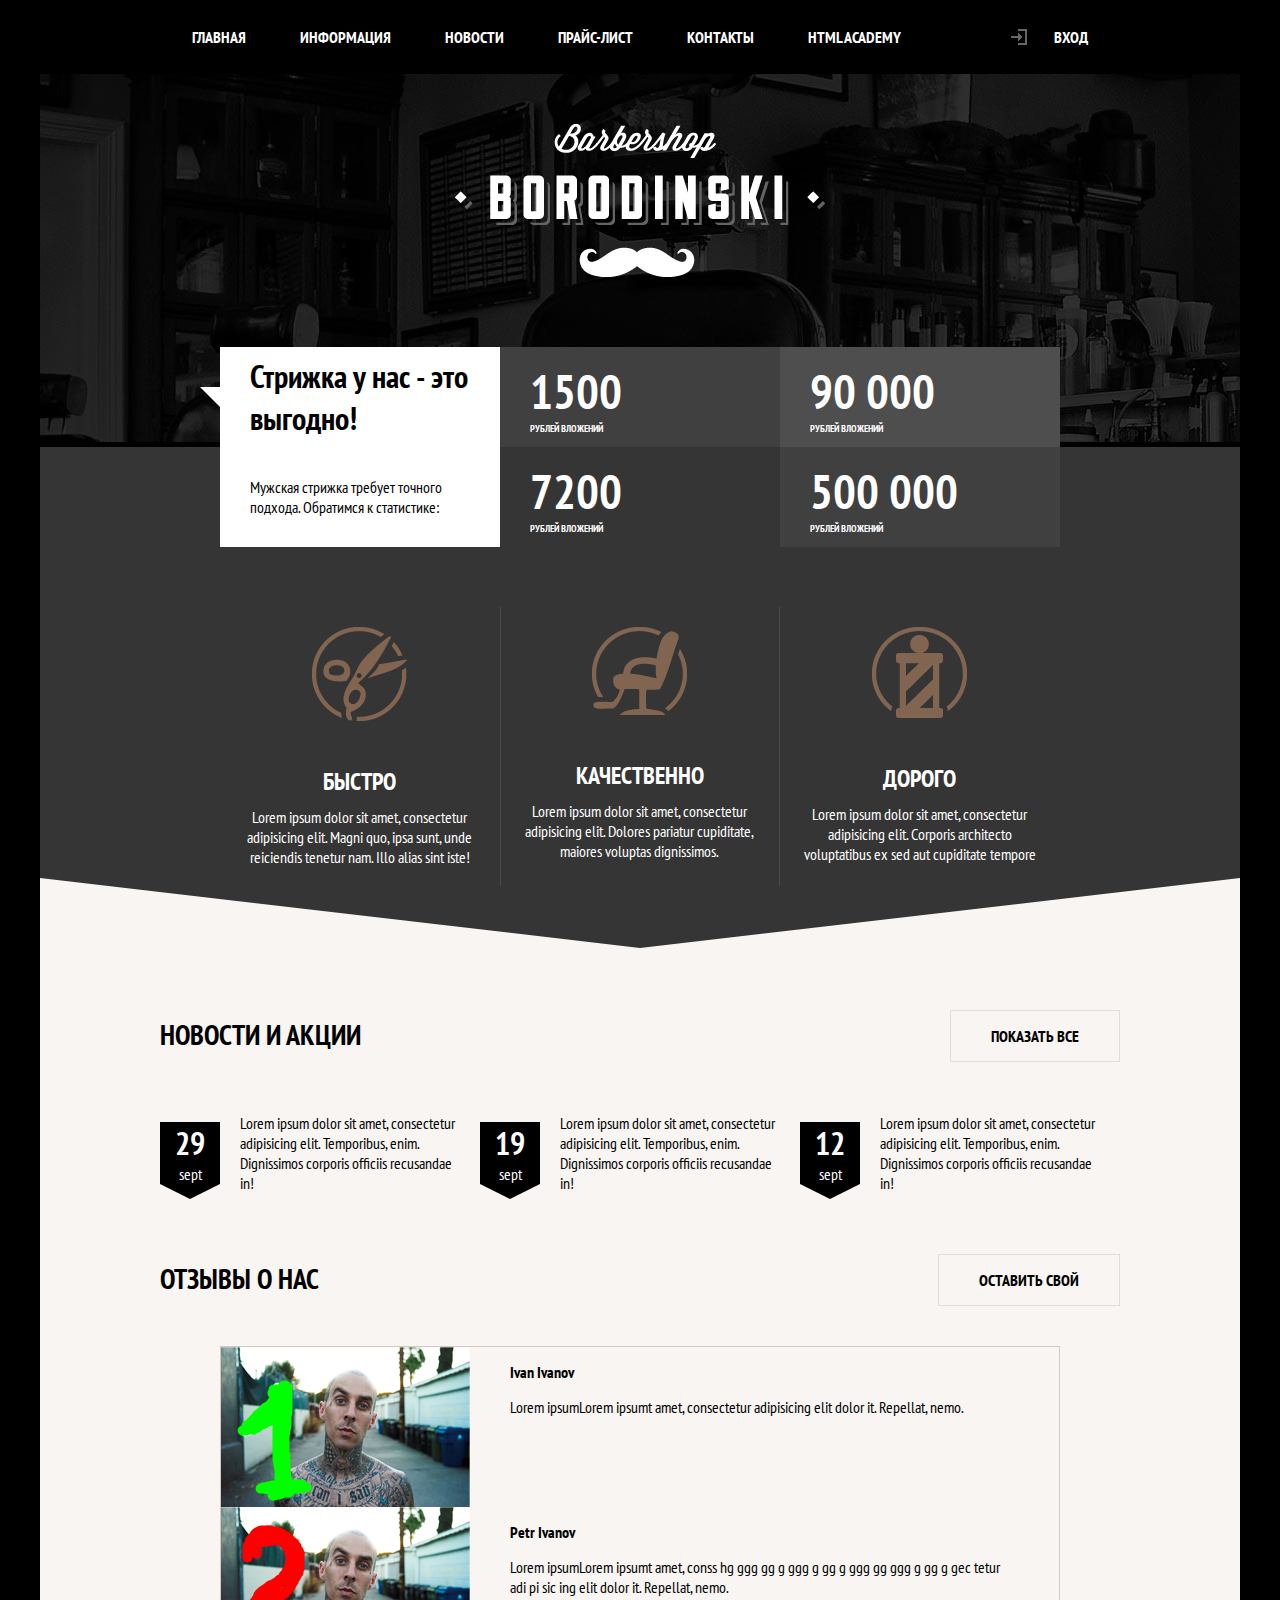
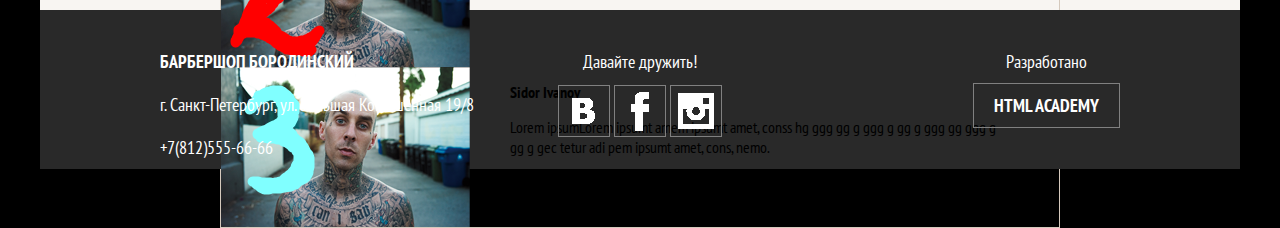
==== index.html @ 1aca9db4 "Rename news.html to index.html" ====
<!DOCTYPE html>
<html lang="en">
	<head>
	<meta charset="UTF-8">
	<meta name="viewport" content="width=device-width, initial-scale=1.0">
	<link rel="stylesheet" href="css/style.css">
	<link href="https://fonts.googleapis.com/css?family=PT+Sans+Narrow" rel="stylesheet">
	 <link rel="stylesheet" type="text/css" href="slick/slick.css"/> 
	 <link rel="stylesheet" type="text/css" href="slick/slick-theme.css"/>
	<title>News</title>
</head>
  <body>
	<header>
				<div class="burger_menu">
					<input type="checkbox" id="check-menu">
        			<label for="check-menu"></label>
        			<div class="wrap_for_lines">
        				<div class="burger-line first"></div>
        				<div class="burger-line second"></div>
        				<div class="burger-line third"></div>
        				<div class="burger-line fourth"></div>
        			</div>
				
				<div class="top_menu">
					<ul class="left_side">
							<li><a href="#">Главная</a></li>
							<li><a href="#">Информация</a></li>
							<li><a href="#">Новости</a></li>
							<li><a href="#">Прайс-лист</a></li>
							<li><a href="#">Контакты</a></li>
							<li><a href="#">HTML Academy</a></li>
					</ul>
					<div class="right_side">
						<div class="login_img"></div>
						<a href="#">Вход</a>
					</div>
				</div>
				</div>
				<div class="big_logo"></div>
				<div class="about">
					<div class="about_top">
						<div class="left_1_3">
							<div><p><strong>Стрижка у нас - это выгодно!</strong></p></div>
							<div><p>Мужская стрижка требует точного подхода. Обратимся к статистике:</p></div>
						</div>
						<div class="center_1_3">
							<div>
								<p>1500</p>
								<p class="text_after">рублей вложений</p>
							</div>
							<div>
								<p>7200</p>
								<p class="text_after">рублей вложений</p>
							</div>
						</div>
						<div class="right_1_3">
							<div>
								<p>90 000</p>
								<p class="text_after">рублей вложений</p>
							</div>
							<div>
								<p>500 000</p>
								<p class="text_after">рублей вложений</p>
							</div>
						</div>
					</div>



					<div class="about_bottom">
						
							<div>

								<div class="flexcontainer_for_about_bottom">
									<div>
										<img src="img/scissors.png" alt="">
									</div>
									<div>
										<p><span>Быстро</span></p>
										<p>Lorem ipsum dolor sit amet, consectetur adipisicing elit. Magni quo, ipsa sunt, unde reiciendis tenetur nam. Illo alias sint iste!</p>
									</div>
								</div>

							</div>
							

							<div>

								<div class="flexcontainer_for_about_bottom second_block">
									<div>
										<img src="img/armchair.png" alt="">
									</div>
									<div>
										<p><span>Качественно</span></p>
										<p>Lorem ipsum dolor sit amet, consectetur adipisicing elit. Dolores pariatur cupiditate, maiores voluptas dignissimos.</p>
									</div>
								</div>

							</div>
							

							<div>
								
								<div class="flexcontainer_for_about_bottom">
									<div>
										<img src="img/figure.png" alt="">
									</div>
									<div>
										<p><span>Дорого</span></p>
										<p>Lorem ipsum dolor sit amet, consectetur adipisicing elit. Corporis architecto voluptatibus ex sed aut cupiditate tempore</p>
									</div>
								</div>

							</div>
					</div>
				</div>
				
				
	</header>
<body>
	<div class="news_block">
			<div class="input_content_top">
					<div class="booking">Новости и акции</div>	
					<div class="button">Показать все</div>
			</div>
			<div class="news_items">
				<div>
					<div class="date_of_news">
						<div>
							<p><span>29</span> sept</p>
						</div>
					</div>
					<p>Lorem ipsum dolor sit amet, consectetur adipisicing elit. Temporibus, enim. Dignissimos corporis officiis recusandae in!</p>
				</div>
				<div>
					<div class="date_of_news">
						<div>
							<p><span>19</span> sept</p>
						</div>
					</div>
					<p>Lorem ipsum dolor sit amet, consectetur adipisicing elit. Temporibus, enim. Dignissimos corporis officiis recusandae in!</p>
				</div>
				<div>
					<div class="date_of_news">
						<div>
							<p><span>12</span> sept</p>
						</div>
					</div>
					<p>Lorem ipsum dolor sit amet, consectetur adipisicing elit. Temporibus, enim. Dignissimos corporis officiis recusandae in!</p>
				</div>
			</div>
			<div class="input_content_top">
					<div class="booking">Отзывы о нас</div>	
					<div class="button">Оставить свой</div>
			</div>
			

			
	<div class="div_for_slick">
 		
 		<div>
 			<div class="flexcontainer">
 				<div class="image_div firstimg"></div>
 				<div class="text_div">
 					<p><span>Ivan Ivanov</span></p>
 					<p>Lorem ipsumLorem ipsumt amet, consectetur adipisicing elit dolor it. Repellat, nemo.</p>
 				</div>
 			</div>
 		</div>

 		<div>
 			<div class="flexcontainer">
 				<div class="image_div secondimg"></div>
 				<div class="text_div">
 					<p><span>Petr Ivanov</span></p>
 					<p>Lorem ipsumLorem ipsumt amet, conss hg ggg gg g ggg g gg g ggg gg ggg g gg g gec tetur adi pi sic ing elit dolor it. Repellat, nemo.</p>
 				</div>
 			</div>
 		</div>
 		
 		<div>
 			<div class="flexcontainer">
 				<div class="image_div thirdimg"></div>
 				<div class="text_div">
 					<p><span>Sidor Ivanov</span></p>
 					<p>Lorem ipsumLorem ipsumt amem ipsumt amet, conss hg ggg gg g ggg g gg g ggg gg ggg g gg g gec tetur adi pem ipsumt amet, cons, nemo.</p>
 				</div>
 			</div>
 		</div>
 		
        
	</div>




	</div>

		
	<div class="wrap_div">
		<div class="sub_wrap_div">
				<ul class="content_div left">
					<li><a href="#"><strong>Барбершоп Бородинский</strong></a></li>
					<li><a href="#">г. Санкт-Петербург, ул. Большая Конюшенная 19/8</a></li>
					<li><a href="#">+7(812)555-66-66</a></li>
				</ul>
				<ul class="content_div center">
					<div class="letsbefrnds">Давайте дружить!</div>
					
						<div class="social">
							<a class="vk" href="#"></a>
							<a class="fb" href="#"></a>
							<a class="in" href="#"></a>
						</div>
					
				</ul>
				<div class="content_div right">
					<ul>
						<li><a href="#">Разработано</a></li>
						<li class="HTMLAcademy"><a href="#"><span>HTML Academy</span></a></li>
					</ul>
				</div>
			</div>
			
	</div>

<script src="http://yastatic.net/jquery/2.1.3/jquery.min.js"></script>
<script type="text/javascript" src="slick/slick.min.js"></script>
<script type="text/javascript" src="js/custom.js"></script>

 	
</body>
</html>
---- css/style.css ----
/*/* сброс стилей браузера */
html, body, div, span, object, iframe, h1, h2, h3, h4, h5, h6, p, blockquote, pre, a, abbr, acronym, address, big, cite, code, del, dfn, em, img, ins, kbd, q, s, samp,small, strike, strong, sub, sup, tt, var, b, u, i, center, dl, dt, dd, ol, ul, li, fieldset, form, label, legend,
table, caption, tbody, tfoot, thead, tr, th, td, article, aside, canvas, details, embed, 
figure, figcaption, footer, header, hgroup, menu, nav, output, ruby, section, summary,
time, mark, audio, video {
	margin: 0;
	padding: 0;
	border: 0;
	font-size: 100%;
	vertical-align: baseline;
}
article, aside, details, figcaption, figure, footer, header, hgroup, menu, nav, section {
	display: block;
}
body {
	line-height: 1.2;
}
ol { 
	padding-left: 1.4em;
	list-style: decimal;
}

table {
	border-collapse: collapse;
	border-spacing: 0;
} 
/* конец кода сброса стилей браузера */
body {
	background: black;
}
* {
	font: bold 16px 'PT Sans Narrow', sans-serif;
	text-transform: uppercase;
}
header {
	width: 1200px;
	margin: 0 auto;
	background-image: url(../img/background.png);
	background-repeat: no-repeat;
}
.top_menu {
	background-color: black;
	display: flex;
	justify-content: space-between;
	width: 100%;
}
.left_side {
	margin-left: 125px;
	display: flex;
	justify-content: flex-start;
}
.right_side {
	display: flex;
	align-items: center;
	margin-right: 125px;
}
.login_img {
	margin-left: 20px; 
	display: block;
	height: 16px;
	width: 16px;
	background-image: url(../img/login.png);
	background-repeat: no-repeat;
	opacity: 0.4;
}
#check-menu{
    display: none;
	}
.left_side li {
	list-style: none;
}
.left_side li:hover a {
	color: 	black;
	background-color: white;
}
.right_side:hover a {
	color: 	black;
}
.right_side:hover {
	background-color: white;
}
.right_side:hover>.login_img {
	filter: invert(90%);
}
.left_side a, .right_side a {
	text-decoration: none;
	display: block;
	color: white;
	padding: 27px;
}
.big_logo {
	height: 153px;
	background-image: url(../img/top_logo.png);
	background-repeat: no-repeat;
	background-position: center;
	padding: 50px;
}
header:after {
	margin: 0 auto;
	margin-top: -15px;
	width: 0px;
	display: flex;
	justify-content: center;
	content: '';
	font-size: 0.1px;
	border-bottom: 62px solid #f8f5f2;
	border-right: 600px solid #f8f5f2;
	border-left: 600px solid #f8f5f2;
	border-top: 70px solid transparent;
}
.input_content {
	margin: 0 auto;
	width:1200px;
	background-color: #f8f5f2;
	height: 100%;
}
.input_content_top {
	margin: 0 auto;
	width: 80%;
	display: flex;
	justify-content: space-between;


}
.booking {
	font-size: 28px;
	line-height: 50px;
}
.button {
	vertical-align: middle;
	height: 50px;
	line-height: 50px;
	display: inline-block;
	text-align: center;
	background-color: #f8f5f2;
	padding: 0 40px;
	border: 1px solid #e5ddd5;
}
.button:hover {
	border: 1px solid #d5c9bd;
}
input, textarea {
	border: 1px solid #e5ddd5;
	text-transform: none;
	font-weight: normal;
	padding: 15px;
	margin: 5px;
	flex-grow: 1;
}
.inputs_name, .inputs_phone, .inputs_textarea {
	display: flex;
	margin: 25px auto;
	width: 81%;
}
.choose_the_model {
	width: 300px;
	text-align: center;
	font-weight: normal;
	font-size: 22px;
	padding: 25px 0;
	margin: 0 auto;
}


.beards {
	/*border: 1px solid blue;*/
	display: flex;
	flex-flow: row wrap;
	width: 80%;
	margin: 0 auto;
	height: auto;
	justify-content: space-around;
	align-items: center;
}
.beard1, .beard2, .beard3, .beard4, .beard5 {
	width: 60px;
	height: 160px;
	/*border: 1px solid green;*/
	display: flex;
	flex-flow: column nowrap;
	justify-content: flex-start;
	align-items: center;
	margin: 10px;
}
.beards img {
	margin-top: -90px;
}


.radio {
  position: absolute;
  z-index: -1;
  opacity: 0;
  margin: 10px 0 0 7px;
}
.radio + label {
  position: relative;
  padding: 35px 0 105px 0 ;
  cursor: pointer;
  display: flex;
  justify-content: center;
  text-transform: none;
  font-weight: normal;
  width: 60px;
}
.radio + label:before {
  content: '';
  position: absolute;
  top: 0px;
  left: 13px;
  width: 30px;
  height: 30px;
  border: 1px solid #CDD1DA;
  border-radius: 50%;
  background: #FFF;
}
.radio + label:after {
  content: '';
  position: absolute;
  top: 8px;
  left: 21px;
  width: 16px;
  height: 16px;
  border-radius: 50%;
  background: #CAB985;
  box-shadow: inset 0 1px 1px rgba(0,0,0,.5);
  opacity: 0;
  transition: .2s;
}
.radio:checked + label:after {
  opacity: 1;
}
.radio:focus + label:before {
  box-shadow: 0 0 0 2px rgba(247,184,139,.3);
}


.checkboxes {
	width: 80%;
	margin: 20px auto;
	display: flex;
	flex-flow: row wrap;
	padding-bottom: 30px;
}
.checkbox {
	padding: 10px 0px;
	width: 33.3333%;
}

/* прячем input checkbox */
input[type="checkbox"] {
  display: none;
}
 
/* стили для метки */
.checkbox label {
  text-transform: none;
  font-weight: normal;
  color: #000;
  cursor: default;
  font-weight: normal;
  line-height: 30px;
  padding: 10px 0;
  vertical-align: middle;
}
 
/* формируем внешний вид чекбокса в псевдоэлементе before */
.checkbox label:before {
  content: " ";
  color: #000;
  display: inline-block;
  font: 20px/30px Arial;
  margin-right: 15px;
  position: relative;
  text-align: center;
  text-indent: 0px;
  width: 30px;
  height: 30px;
  background: #FFF;
  border: 1px solid #e3e3e3;
  border-image: initial;
  vertical-align: middle;
}
 
/* вариации внешнего вида в зав-ти от статуса checkbox */
/* checked */
.checkbox input:checked + label:before {
  content: "\2713";
}
/* disabled */
.checkbox input:disabled + label:before {
  background: #eee;
  color: #aaa;
}
 




.wrap_for_big_button {
	width: 80%;
	margin: 0 auto;
	padding-bottom: 30px;
}
.big_button {
	padding: 10px 0px;
	width: 100%;
	background-color: #6a4d38;
	text-align: center;
	color: white;
}
.big_button:hover {
	background-color: #826550;
}


.wrap_div {
	background-color: #292929;	
	width: 1200px;
	margin: 0 auto;
}
.sub_wrap_div {
	margin: 0 auto;
	width: 80%;
	display: flex;
	flex-flow: row wrap;
	justify-content: space-between;
	align-items: flex-start;
}
.content_div {
	width: 33%;
	display: flex;
	flex-flow: column wrap;
	justify-content: center;
	align-items: center;
	/*border: 1px solid white;*/
	margin-top: 30px;
	font-size: 18px;
	color: white;
}
.content_div li {
	display: block;
	/*border: 1px solid grey;*/
	padding: 10px 0px;
	text-transform: none;
	font-weight: normal;
}
.content_div li a {
	text-transform: none;
	font-weight: normal;
	text-decoration: none;
	color: white;
}
.left {
	align-items: flex-start;
}
.left strong {
	font-weight: bold;
}
.letsbefrnds {
	padding: 10px;
	text-transform: none;
	font-weight: normal;
}
.social {
	display: flex;
	flex-flow: row nowrap;
	justify-content: center;
}
.social a {
	margin: 2px;
	display: inline-block;
	width: 50px;
	height: 50px;
	border: 1px solid grey;
}
.social a:hover {
	border: 1px solid white;
}
.vk {
	background-image: url(../img/VK.png);
	background-repeat: no-repeat;
	background-position: center center;
}
.fb {
	background-image: url(../img/FB.png);
	background-repeat: no-repeat;
	background-position: center center;
}
.in {
	background-image: url(../img/IN.png);
	background-repeat: no-repeat;
	background-position: center center;
}



.right {
	align-items: flex-end;
}
.right li {
	padding: 10px 20px;
}
.right li a{
	display: block;
	text-align: center;
}
.HTMLAcademy {
	text-transform: uppercase;
	font-weight: normal;
	border: 1px solid grey;
}
.HTMLAcademy:hover {
	border: 1px solid white;
}

.big_photo {
	margin: 20px auto;
	width: 80%;
	border: 1px solid #826550;
	height:480px;
	display: flex;

}
.container_for_big_photo {
	width: 45%;
	height: 480px;
	background-image: url(../img/bigphoto.png);
	background-repeat: no-repeat;
	background-position: right center;
}
.container_for_big_photo_rightside {
	padding-left: 30px;
	width: 55%;
	display: flex;
	flex-flow: column nowrap; 
	justify-content: space-around;
}
.work_of_month {
	align-self: flex-end; 
	/*border:1px solid red;*/
	width: max-content;
	margin-right: 10px;
	background-color: #826550;
	color: white;
}
.tiangle_right {
	margin-left: -20px;
	margin-top: -30px;
	margin-right: -10px;
	border-top: 20px solid #826550;
	border-bottom: 20px solid #826550;
	border-left: 10px solid transparent;
}
.describing {
	width: 70%;
}

.describing div {
	text-transform: none;
}
.header_content {
	font-weight: normal;
}
.service_list {
	display: flex;
	flex-flow: row wrap;
}
.service_list div {
	padding: 5px 15px 5px 40px;
	/*border: 1px solid red;*/

}
.cutting_hair {
	background-image: url(../img/beard1-1.png);
	background-repeat: no-repeat;
	background-position: left center;
}
.small_photos {
	display: flex;
	flex-flow: row wrap;
	justify-content: space-between;
	width: 80%;
	margin: 0 auto;
}
.container_for_smph1 {
	border: 1px solid #826550;
	width: 30%;
	margin: 30px 0;
	display: flex;
	flex-flow: column nowrap;
}
.bg_smph1, .bg_smph2, .bg_smph3 {
	width: 100%;
	height: 290px;
	background-repeat: no-repeat;
}
.bg_smph1 {
	background-image: url(../img/smallphoto1.png);
}
.bg_smph2 {
	background-image: url(../img/smallphoto2.png);
}
.bg_smph3 {
	background-image: url(../img/smallphoto3.png);
}
.describing_small_photo {
	margin: 10px;
	/*border: 1px solid red;*/
}
.describing_small_photo div {
	text-transform: none;
}
.service_smph {
	display: flex;
	flex-flow: row wrap;
	justify-content: flex-start;
	margin: 10px 10px 10px -10px;
	
}
.service_smph div {
	padding: 5px 10px 5px 35px;
	/*border: 1px solid red;*/
	margin-left: 20px;
}
.cont_flexsmph {
	display: flex;
	flex-flow: column wrap;
	justify-content: space-between;
	height: 160px;
}
.pricecurrent {
	margin: 0 auto;
	width: 1200px;
	background-color: #353535;
}
.text_price {
	width: 80%;
	margin: 0 auto;
	color: white;
	padding: 40px;
	font-size: 20pt;
}
.container_fortbl {
	margin: 0 auto;
	padding-bottom: 70px;
	width: 80%;
	display: flex;
	flex-flow: row wrap;
	justify-content: space-between;
}
table {
	color: white;
	border-collapse: collapse;
	text-align: left;
}
td, th {
	border: 1px solid #868686;
	padding: 20px 30px;
	text-transform: none;
	font-weight: normal;
}

.clock {
	border: 1px solid #868686;
	display: flex;
	flex-flow: column nowrap;
	width: 30%;
	justify-content: space-around;
	align-items: center;
}
.clock_bg {
	width: 142px;
	height: 139px;
	background-image: url(../img/clock.png);
	/*border: 1px solid white;*/
	color: white;
}
.clock_text {
	width: 140px;
	/*border: 1px solid white;*/
	text-align: center;
	color: white;
	text-transform: none;
	font-weight: normal;
	font-size: 18px;
}
.boldth {
	font-weight: bold;
}
.price_number {
	color: #868686;
	text-align: center;
}


.about {
	padding-top: 1px;
	width: 1200px;
	height: 500px;
	/*border: 1px solid red;*/
	background-color: #353535;
	margin-top: 120px;
	margin-bottom: -70px;
	color: white;
}
.about_top {
	display: flex;
	justify-content: center;
	width: 70%;
	/*border: 1px solid white;*/
	height: 200px;
	margin: 0 auto;
	margin-top: -101px;
}

.left_1_3 {
	/*border: 1px solid white;*/
	display: flex;
	flex-flow: column nowrap;
	position: relative;
	width: 33.3333%;
}
.left_1_3:before {
	position: absolute;
	margin-left: -20px;
	margin-top: 40px;
	width: 0px;
	content: "";
	border-top: 20px solid white;
	border-right: 1px solid transparent;
	border-bottom: 20px solid transparent;
	border-left: 20px solid transparent;
}
.center_1_3 {
	/*border: 1px solid white;*/
	width: 33.3333%;
	display: flex;
	flex-flow: column nowrap;
}
.right_1_3 {
	/*border: 1px solid white;*/
	width: 33.3333%;
	display: flex;
    flex-flow: column nowrap;
	
}
.left_1_3 div, .center_1_3 div, .right_1_3 div{
	/*border: 1px solid white;*/
	flex-grow: 1;
	flex-basis: 0;
	display: flex;
    /*justify-content: center;*/ /*Центрирование по горизонтали*/
    align-items: center;    /* Центрирование по вертикали 
	text-align: center;*/
	padding: 0px 30px;
}
.left_1_3 div {
	background-color: white;
}
.left_1_3 div p {
	color: black;
	text-transform: none;
	font-weight: normal;
}
.left_1_3 div p strong {
	font-size: 2em;
	text-transform: none;
}
.center_1_3 div, .right_1_3 div {
	font-size: 3em;
	display: flex;
	flex-direction: column;
	justify-content: center;
	align-items: flex-start;
}
.text_after {
	font-size: .2em;
}
.center_1_3 div {
	background-color: #353535;
}
.center_1_3 div:first-child {
	background-color: #404040;
}
.right_1_3 div {
	background-color: #404040;
}
.right_1_3 div:first-child {
	background-color: #4e4e4e;
}

.about_bottom {
	/*border: 1px solid red;*/
	display: flex;
	width: 70%;
	margin: 0 auto;
	margin-top: 60px;
}
.about_bottom>div {
	width: 33.333333%;
}
.about_bottom .flexcontainer_for_about_bottom {
	/*border: 1px solid white;*/
	display: flex;
	flex-flow: column nowrap;
	justify-content: space-between;
	align-items: center;
	padding: 0px 20px;
}
.flexcontainer_for_about_bottom>div {
	display: flex;
	flex-flow: column nowrap;
	justify-content: space-between;
	align-items: center;
	padding: 20px 0px;
}
.flexcontainer_for_about_bottom>div p {
	text-transform: none;
	font-weight: normal;
	padding: 5px 0px;
	text-align: center;
}
.flexcontainer_for_about_bottom>div p span {
	font-weight: bold;
	text-transform: uppercase;
	font-size: 1.5em;
}
.second_block {
	border-right: 1px solid #4a4a4a;
	border-left: 1px solid #4a4a4a;
}
.news_block {
	margin: 0 auto;
	width: 1200px;
	height: 600px;
	background-color: #f8f5f2;
	/*border: 1px solid red;*/
}
.news_items {
	margin: 0 auto;
	margin-top: 30px;
	margin-bottom: 40px;
	width: 80%;
	display: flex;
	flex-flow: row nowrap;

}
.news_items>div {
	padding-right: 20px;
	/*border: 1px solid green;*/
	display: flex;
	flex-flow: row nowrap;
	justify-content: center;
	align-items: center;
}
.news_items img {
	padding: 20px;
}
.news_items p {
	text-transform: none;
	font-weight: normal;
}
.date_of_news {
	background-color: black;
	color: white;
	margin: 30px 20px 30px 0px;
	position: relative;
}
.date_of_news p {
	padding: 0px 15px;
	text-align: center;
}
.date_of_news div p span {
	font-size: 2em;
}
.date_of_news div:after {
	position: absolute;
	content: "";
	width: 0px;
	border-top: 15px solid black; 
	border-right: 30px solid #f8f5f2;
	border-bottom: 0px solid #f8f5f2;
	border-left: 30px solid #f8f5f2;
}
.div_for_slick {
	border: 1px solid #d5c9bd;
	width: 69.8%;
	margin: 0px auto;
	margin-top: 40px;
}
.image_div {
	width: 249px;
	height: 160px;
}
.firstimg {
	background-image: url(../img/News.png);
}
.secondimg {
	background-image: url(../img/News2.png);
}
.thirdimg {
	background-image: url(../img/News3.png);
}
.flexcontainer {
	/*border: 1px solid red;*/
	display: flex;
	justify-content: flex-start;
}
.flexcontainer .text_div {
	/*border: 1px solid blue;*/
	display: flex;
	flex-flow: column wrap;
	justify-content: flex-start;
	margin-left: 40px;
	width: 60%;
}

.div_for_slick p {
	margin-top: 15px;
	/*border: 1px solid yellow;*/
	text-transform: none;
	font-weight: normal;
}
.div_for_slick p span {
	font-weight: bold;
	text-transform: none;
}



@media screen and (max-width: 1199px) {
	header {
		width: 768px;
	}
	.left_side {
		margin: 10px;
	}
	.right_side {
		margin: 10px;
	}
	.right_side>a {
		display: none;
	}
	.login_img {
		margin: 20px;
	}
	.left_side a, .right_side a {
		padding: 20px 15px;
	}
	.input_content {
		width: 768px;
	}
	
	header::after {
    margin: 0 auto;
    margin-top: -15px;
    width: 0px;
    display: flex;
    justify-content: center;
    content: '';
    font-size: 0.1px;
    border-bottom: 42px solid #f8f5f2;
    border-right: 384px solid #f8f5f2;
    border-left: 384px solid #f8f5f2;
    border-top: 50px solid transparent;
	}
	.inputs_phone {
		flex-flow: column nowrap;
	}
	
	.pricecurrent {
		width: 768px;
	}
	.container_fortbl {
		justify-content: center;
	}

	table {
		width: 100%;
		margin-bottom: 10px;
	}
	
	.clock {
		width: 100%;
		flex-flow: row nowrap;
		padding: 20px;
	}
	.clock_bg {
		height: 90px;
		width: 90px;
		background-size: cover;
	}
	.clock_text {
		width: 60%;
		font-size: 2em;
		font-weight: bold;
	}
	.container_for_smph1 {
		width: 100%;
		flex-flow: row nowrap;
	}
	.bg_smph1, .bg_smph2, .bg_smph3 {
		width: 50%;
	}
	.cont_flexsmph {
		width: 50%;
		flex-flow: column nowrap;
		justify-content: space-around;
		height: 100%;
	}
	.wrap_div {
		width: 768px;
	}

	.left {
		order: 1;
		width: 70%;
	}
	.center {
		order: 3;
		width: 100%;
		margin-bottom: 40px;
	}
	.right {
		order: 2;
		width: 30%;
	}
	.letsbefrnds {
		display: none;
	}
	.social {
		width: 100%;
	}
	.social a {
		flex-grow: 1;
		margin: 0;
		padding: 20px;
	}
	.work_of_month {
	    align-self: flex-start;
	    /*border: 1px solid red;*/
	    width: max-content;
	    margin-left: -88%;
	    background-color: #826550;
	    color: white;
	}
	.tiangle_right {
	    margin-left: -10px;
	    margin-top: -30px;
	    margin-right: -20px;
	    border-top: 20px solid #826550;
	    border-bottom: 20px solid #826550;
	    border-right: 10px solid transparent;
	    border-left: 1px solid #826550;
	}
	.about {
		width: 768px;
	}
	.about_top {
		flex-flow: row wrap;
	}
	.left_1_3 {
		width: 100%;
		flex-flow: row nowrap;
		height: 150px;
	}
	.about {
		height: 800px;
	}
	.about_top {
		margin-top: -153px;
	}
	.center_1_3 {
		width: 50%;
	}
	.right_1_3 {
		width: 50%;
	}
	.center_1_3 div, .right_1_3 div {
		padding: 20px 25px;
	}
	.about_bottom {
		flex-flow: column nowrap;
		margin-top: 250px;
	}
	.about_bottom > div {
		width: 100%;
	}
	.about_bottom .flexcontainer_for_about_bottom {
		width: 100%;
		flex-flow: row nowrap;
		padding-left: 0px;
		padding-right: 0px; 

	}
	.flexcontainer_for_about_bottom>div {
	    flex-flow: column nowrap;
	    justify-content: space-between;
	    align-items: flex-start;
	}
	.flexcontainer_for_about_bottom>div p {
		text-align: justify;
		padding-left: 20px;
	}
	.second_block {
	border-right: none;
	border-left: none;
	border-top: 1px solid #4a4a4a;
	border-bottom: 1px solid #4a4a4a;
	}
	.news_block {
		width: 768px;
		height: 600px;
	}
	.news_items>div:first-child {
		display: none;
	}
	.image_div {
		width: 25%;
		height: 130px;
		background-size: contain;
		background-position: center;
		background-repeat: no-repeat;
		clip-path: circle(28% at 50% 50%);
	}
	.flexcontainer .text_div {
		margin-left: 0px;
	}
	.checkbox {
	width: 50%;
	}
	
}
@media screen and (max-width: 768px) {
	header {
		width: 320px;
		background-image: none;
		background-color: #242424;
		display: flex;
		flex-flow: column nowrap;
		position: relative;
	}
	header:after {
		display: none;
	}
	.big_logo {
		height: 40px;
		background-image: url(../img/top_logo_small.png);
		padding: 20px;
		order: 1;
	}
	.input_content {
		width: 320px;
	}
	.input_content_top {
		justify-content: center;
	}
	.button {
		display: none;
	}
	.inputs_name {
		flex-flow: column nowrap;
	}
	.wrap_div {
		width: 320px;
	}
	.sub_wrap_div {
		flex-flow: column nowrap;
		align-items: center;
	}
	.left {
		align-items: center;
		text-align: center;
		width: 100%;
	}
	.left li:nth-child(3) {
		width: 99%;
		border: 1px solid grey;
		padding: 10px 0px;
		margin-top: 20px;
	}
	.right {
		width: 100%;
		align-items: center;
	}
	.right ul {
		width: 100%;
	}
	.right li {
		padding: 10px 0px;
	}
	.HTMLAcademy {
		width: 99%;
		margin-bottom: 30px;
	}
	.center {
		margin-bottom: 0px;
		order: 2;
		width: 125%;
	}
	.wrap_div {
		position: relative;
	}
	.wrap_div:before {
		position: absolute;
		margin: 0 auto;
		margin-top: -35px;
		width: 0px;
		display: flex;
		justify-content: center;
		content: '';
		font-size: 0.1px;
		border-bottom: 1px solid #292929;
		border-right: 160px solid #292929;
		border-left: 160px solid #292929;
		border-top: 35px solid transparent;
	}
	.top_menu {
		flex-flow: column nowrap;
		order: 3;
		background-color: #a08069;
		width: 83%;
		align-self: flex-end;
		position: absolute;
		top: 80px;
		left: 55px;
		display: none;
	}
	.left_side {
		flex-flow: column nowrap;
	}
	.left_side, .right_side {
		margin: 0;
	}
	.right_side > a {
		display: block;
	}
	.left_side a, .right_side a {
    padding: 10px 10px;
	}
	.top_menu ul li a:hover {
		color: white;
		background-color: #856954;
	}
	.right_side:hover {
		background-color: #856954;
	}
	.right_side:hover>a {
		color: white;
	}
	.burger_menu {
		width: 320px;
		height: 40px;
		order: 2;
		background-color: #856954;
	}
	
	
	.burger_menu label {
	    /*border: 1px solid green;*/
	    display: block;
	    position: absolute;
	    top: 79px;
	    right: 0;
	    width: 54px;
	    height: 40px;
	    cursor: pointer;
	    z-index: 2;
	    line-height: 40px;
	}
	.wrap_for_lines {

    height: 40px;
    width: 54px;
    background-color: #856954;
    position: absolute;
    right: 0;
    top: 80px;
	}
	.burger-line{
	    position: absolute;
	    top: 8px;
	    right: 10px;
	    width: 35px;
	    height: 2px;
	    background-color: #fff;
	}

	.second, .third{
	    top: 18px;
	}

	.fourth{
	    top: 28px;
	}	
	
	#check-menu:checked ~ .wrap_for_lines .first{
    display: none;
	}

	#check-menu:checked ~ .wrap_for_lines  .second{
	    transform: rotate(45deg);
	}

	#check-menu:checked ~ .wrap_for_lines  .third{
	    transform: rotate(-45deg);
	}

	#check-menu:checked ~ .wrap_for_lines  .fourth{
	    display: none;
	}
	#check-menu:checked ~ .wrap_for_lines {
	  right: 265px;
	}
	#check-menu:checked ~ label {
	  right: 265px;
	}
	#check-menu:checked ~ .top_menu {
	    display: flex;
	}

	.pricecurrent {
		width: 320px;
	}
	.big_photo {
		flex-flow: column nowrap;
		height: 100%;
	}
	.container_for_big_photo {
		height: 450px;
		width: 100%;
	}
	.work_of_month {
		margin-left: -20px;
		margin-top: -50px;
	}
	.describing {
		margin-top: 40px;
	}
	.container_for_big_photo_rightside {
		width: 100%;
	}
	.container_for_smph1 {
		flex-flow: column nowrap;
		margin: 10px 0;
	}
	.bg_smph1, .bg_smph2, .bg_smph3 {
    	width: 100%;
	}
	.cont_flexsmph {
		width: 100%;
		justify-content: flex-start;
		height: auto;
	}
	.price_number {
		display: none;
	}
	.clock_text {
		font-size: 1em;
		text-align: left;
	}
	.clock {
		justify-content: space-between;
	}
	.clock_bg {
	    height: 60px;
	    width: 60px;
	}
	td, th {
		padding: 5px;
		border: none;
	}










	.about {
		width: 320px;
		height: auto;
		order: 4;
		margin-top: 0px;
		margin-bottom: 0px;
	}
	.text_after {
    font-size: .5em;
    width: 30%;
    text-align: right;
    text-transform: none;
    font-weight: normal;
	}
	.left_1_3::before {
		display: none;
	}
	.about_top {
		margin: 0;
		width: 100%;
		height: auto;
		flex-flow: column nowrap;
		
	}
	.left_1_3 {
		position: unset;
		flex-flow: column nowrap;
		text-align: center;
		height: auto;
	}
	.left_1_3 div p {
		padding-bottom: 20px;
	}
	.left_1_3 div p strong {
		text-transform: uppercase;
	}
	.center_1_3, .right_1_3 {
		width: 100%;
	}
	.center_1_3 div, .right_1_3 div {
		flex-flow: row nowrap;
		justify-content: space-between

	}
	.news_block {
		width: 320px;
	}
	.news_items {
		flex-flow: column nowrap;
	}
	.news_block:before {
		position: absolute;
		margin: 0 auto;
		margin-top: -35px;
		width: 0px;
		display: flex;
		justify-content: center;
		content: '';
		font-size: 0.1px;
		border-bottom: 1px solid #f8f5f2;
		border-right: 160px solid #f8f5f2;
		border-left: 160px solid #f8f5f2;
		border-top: 35px solid transparent;
	}
	.about_bottom .flexcontainer_for_about_bottom {
		margin: 0;
		flex-flow: column nowrap;
		width: 100%;
	}
	.about_bottom > div > div p {
		text-align: center;
		padding: 10px;
	}
	.slick-slide img {
		margin: 0 auto;
	}
	
	.div_for_slick {
		width: 100%;
		border: none;
		margin-top: 0px;
	}
	.image_div {
		clip-path: inset(0 15% 0 15%);;
	}
	.about_bottom {
		margin-top: 15px;
	}
	.flexcontainer_for_about_bottom > div {
		align-items: center;
	}
	.second_block {
		border: none;
	}
	.checkbox {
	width: 100%;
	}
	.left strong {
    text-transform: none;
	}



}
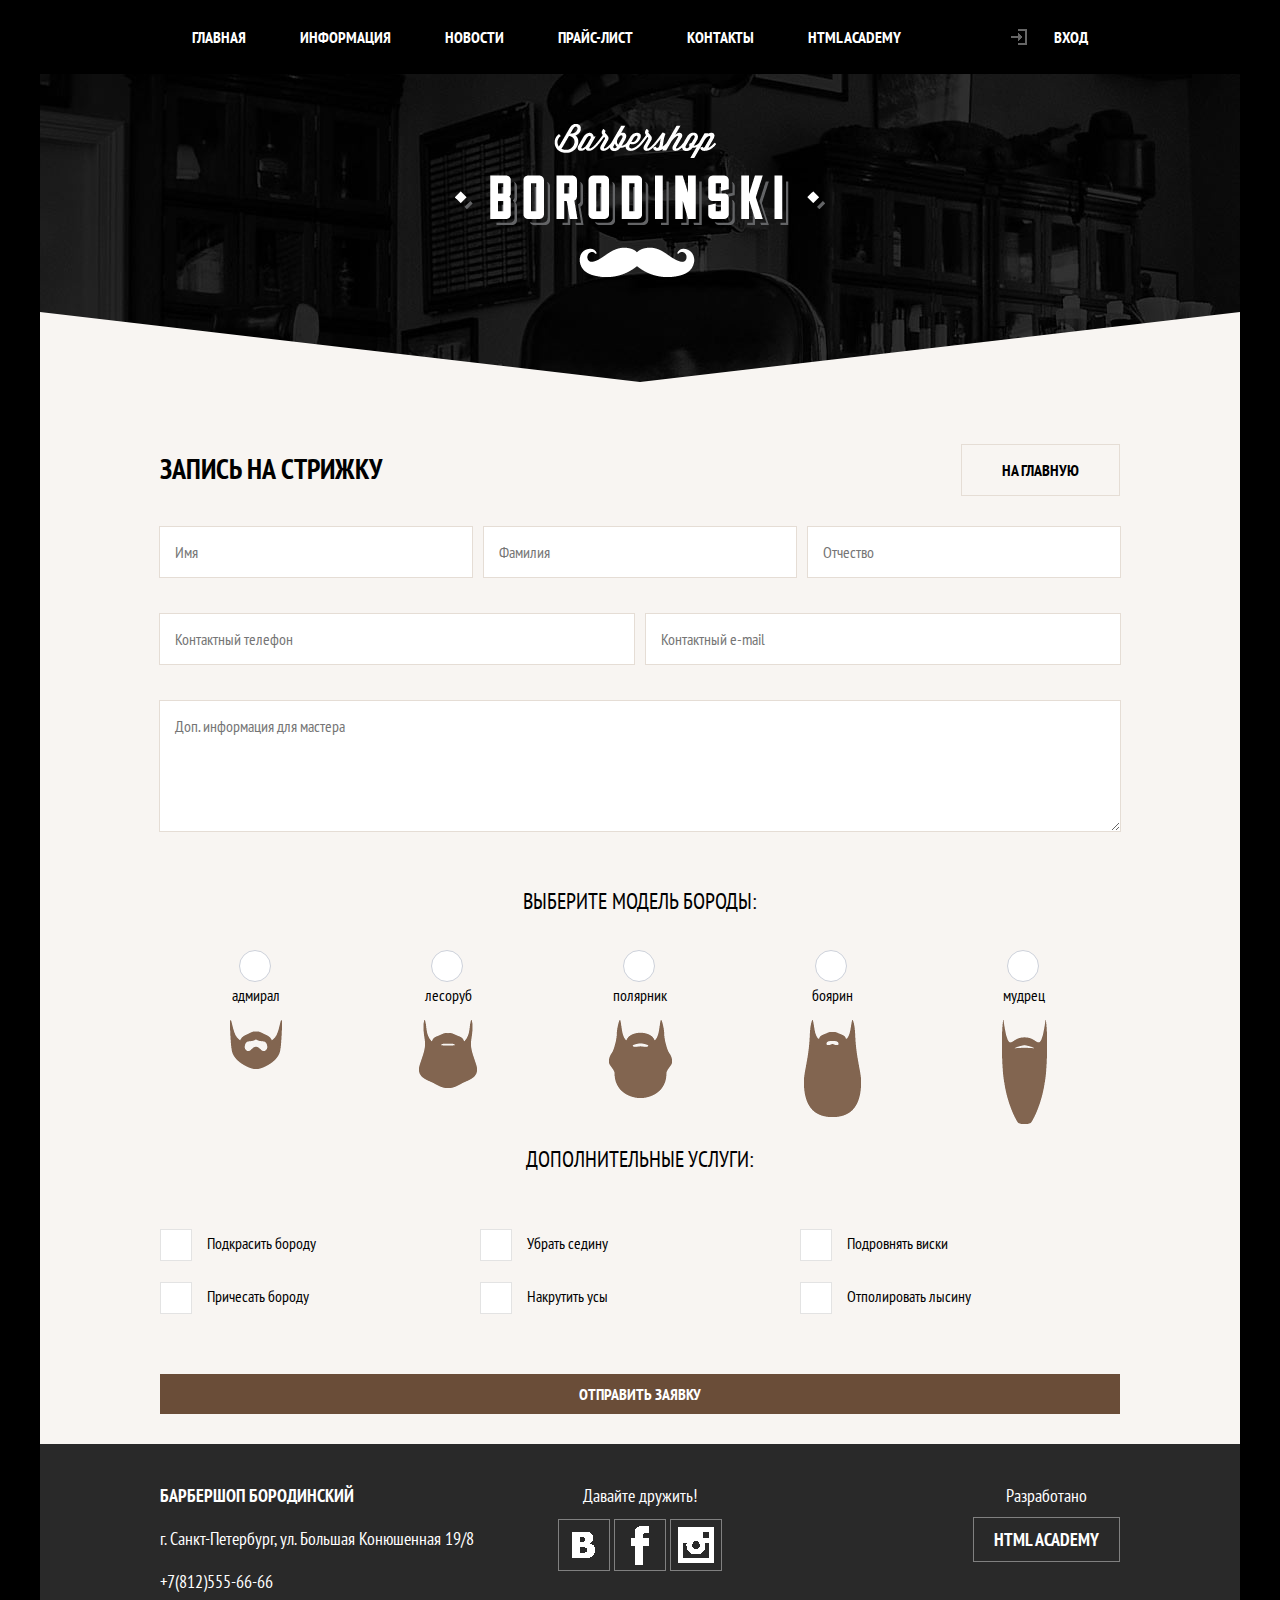
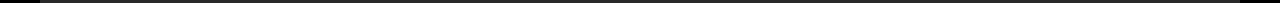
==== commit 838b94a6: "Add files via upload" ====
--- a/index.html
+++ b/index.html
@@ -1,13 +1,12 @@
 <!DOCTYPE html>
 <html lang="en">
-	<head>
+<head>
 	<meta charset="UTF-8">
 	<meta name="viewport" content="width=device-width, initial-scale=1.0">
 	<link rel="stylesheet" href="css/style.css">
 	<link href="https://fonts.googleapis.com/css?family=PT+Sans+Narrow" rel="stylesheet">
-	 <link rel="stylesheet" type="text/css" href="slick/slick.css"/> 
-	 <link rel="stylesheet" type="text/css" href="slick/slick-theme.css"/>
-	<title>News</title>
+	<!-- <link rel="stylesheet" href="css/bootstrap.css"> -->
+	<title>Main Page</title>
 </head>
   <body>
 	<header>
@@ -23,10 +22,10 @@
 				
 				<div class="top_menu">
 					<ul class="left_side">
-							<li><a href="#">Главная</a></li>
+							<li><a href="mainpg.html">Главная</a></li>
 							<li><a href="#">Информация</a></li>
-							<li><a href="#">Новости</a></li>
-							<li><a href="#">Прайс-лист</a></li>
+							<li><a href="news.html">Новости</a></li>
+							<li><a href="ours.html">Прайс-лист</a></li>
 							<li><a href="#">Контакты</a></li>
 							<li><a href="#">HTML Academy</a></li>
 					</ul>
@@ -37,166 +36,95 @@
 				</div>
 				</div>
 				<div class="big_logo"></div>
-				<div class="about">
-					<div class="about_top">
-						<div class="left_1_3">
-							<div><p><strong>Стрижка у нас - это выгодно!</strong></p></div>
-							<div><p>Мужская стрижка требует точного подхода. Обратимся к статистике:</p></div>
-						</div>
-						<div class="center_1_3">
-							<div>
-								<p>1500</p>
-								<p class="text_after">рублей вложений</p>
-							</div>
-							<div>
-								<p>7200</p>
-								<p class="text_after">рублей вложений</p>
-							</div>
-						</div>
-						<div class="right_1_3">
-							<div>
-								<p>90 000</p>
-								<p class="text_after">рублей вложений</p>
-							</div>
-							<div>
-								<p>500 000</p>
-								<p class="text_after">рублей вложений</p>
-							</div>
-						</div>
+
+	</header>
+			<div class="input_content">
+				<div class="input_content_top">
+					<div class="booking">
+				Запись на стрижку
+					</div>	
+					<div class="button">
+				На главную
 					</div>
+				</div>
+		<div class="inputs_name">
+			<input type="text" placeholder="Имя">
+			<input type="text" placeholder="Фамилия" >
+			<input type="text" placeholder="Отчество" >
+		</div>
+		<div class="inputs_phone">
+			<input type="text" placeholder="Контактный телефон" >
+			<input type="email" placeholder="Контактный e-mail" >
+		</div>
+		<div class="inputs_textarea" >
+			<textarea cols="10" rows="5" placeholder="Доп. информация для мастера"></textarea>
+		</div>
+			<div class="choose_the_model">Выберите модель бороды:</div>
+			<div class="beards">
+				<div class="beard1">
+					<input type="radio" name="radio_button" class="radio" id="radio1" />
+					<label for="radio1">aдмирал</label>
+					<img src="img/beard1.png" alt="">
+				</div>
+				<div class="beard2">
+					<input type="radio" name="radio_button" class="radio" id="radio2" />
+					<label for="radio2">лесоруб</label>
+					<img src="img/beard2.png" alt="">
+				</div>
+				<div class="beard3">
+					<input type="radio" name="radio_button" class="radio" id="radio3" />
+					<label for="radio3">полярник</label>
+					<img src="img/beard3.png" alt="">
+				</div>
+				<div class="beard4">
+					<input type="radio" name="radio_button" class="radio" id="radio4" />
+					<label for="radio4">боярин</label>
+					<img src="img/beard4.png" alt=""></div>
+				<div class="beard5">
+					<input type="radio" name="radio_button" class="radio" id="radio5" />
+					<label for="radio5">мудрец</label>
+					<img src="img/beard5.png" alt=""></div>
+			</div>
+			<div class="choose_the_model">Дополнительные услуги:</div>
 
 
-
-					<div class="about_bottom">
-						
-							<div>
-
-								<div class="flexcontainer_for_about_bottom">
-									<div>
-										<img src="img/scissors.png" alt="">
-									</div>
-									<div>
-										<p><span>Быстро</span></p>
-										<p>Lorem ipsum dolor sit amet, consectetur adipisicing elit. Magni quo, ipsa sunt, unde reiciendis tenetur nam. Illo alias sint iste!</p>
-									</div>
-								</div>
-
-							</div>
-							
-
-							<div>
-
-								<div class="flexcontainer_for_about_bottom second_block">
-									<div>
-										<img src="img/armchair.png" alt="">
-									</div>
-									<div>
-										<p><span>Качественно</span></p>
-										<p>Lorem ipsum dolor sit amet, consectetur adipisicing elit. Dolores pariatur cupiditate, maiores voluptas dignissimos.</p>
-									</div>
-								</div>
-
-							</div>
-							
-
-							<div>
-								
-								<div class="flexcontainer_for_about_bottom">
-									<div>
-										<img src="img/figure.png" alt="">
-									</div>
-									<div>
-										<p><span>Дорого</span></p>
-										<p>Lorem ipsum dolor sit amet, consectetur adipisicing elit. Corporis architecto voluptatibus ex sed aut cupiditate tempore</p>
-									</div>
-								</div>
-
-							</div>
-					</div>
+			<div class="checkboxes">
+				
+				<div class="checkbox">
+ 					<input type="checkbox" id="checkbox_input1"/>
+ 					<label for="checkbox_input1" class="checkbox_label">Подкрасить бороду</label>
 				</div>
-				
-				
-	</header>
-<body>
-	<div class="news_block">
-			<div class="input_content_top">
-					<div class="booking">Новости и акции</div>	
-					<div class="button">Показать все</div>
-			</div>
-			<div class="news_items">
-				<div>
-					<div class="date_of_news">
-						<div>
-							<p><span>29</span> sept</p>
-						</div>
-					</div>
-					<p>Lorem ipsum dolor sit amet, consectetur adipisicing elit. Temporibus, enim. Dignissimos corporis officiis recusandae in!</p>
+				<div class="checkbox">
+ 					<input type="checkbox" id="checkbox_input2"/>
+ 					<label for="checkbox_input2" class="checkbox_label">Убрать седину</label>
 				</div>
-				<div>
-					<div class="date_of_news">
-						<div>
-							<p><span>19</span> sept</p>
-						</div>
-					</div>
-					<p>Lorem ipsum dolor sit amet, consectetur adipisicing elit. Temporibus, enim. Dignissimos corporis officiis recusandae in!</p>
+				<div class="checkbox">
+ 					<input type="checkbox" id="checkbox_input3"/>
+ 					<label for="checkbox_input3" class="checkbox_label">Подровнять виски</label>
 				</div>
-				<div>
-					<div class="date_of_news">
-						<div>
-							<p><span>12</span> sept</p>
-						</div>
-					</div>
-					<p>Lorem ipsum dolor sit amet, consectetur adipisicing elit. Temporibus, enim. Dignissimos corporis officiis recusandae in!</p>
+				<div class="checkbox">
+ 					<input type="checkbox" id="checkbox_input4"/>
+ 					<label for="checkbox_input4" class="checkbox_label">Причесать бороду</label>
+				</div>
+				<div class="checkbox">
+ 					<input type="checkbox" id="checkbox_input5"/>
+ 					<label for="checkbox_input5" class="checkbox_label">Накрутить усы</label>
+				</div>
+				<div class="checkbox">
+ 					<input type="checkbox" id="checkbox_input6"/>
+ 					<label for="checkbox_input6" class="checkbox_label">Отполировать лысину</label>
 				</div>
 			</div>
-			<div class="input_content_top">
-					<div class="booking">Отзывы о нас</div>	
-					<div class="button">Оставить свой</div>
+
+			<div class="wrap_for_big_button">
+				<div class="big_button">Отправить заявку</div>
 			</div>
-			
-
-			
-	<div class="div_for_slick">
- 		
- 		<div>
- 			<div class="flexcontainer">
- 				<div class="image_div firstimg"></div>
- 				<div class="text_div">
- 					<p><span>Ivan Ivanov</span></p>
- 					<p>Lorem ipsumLorem ipsumt amet, consectetur adipisicing elit dolor it. Repellat, nemo.</p>
- 				</div>
- 			</div>
- 		</div>
-
- 		<div>
- 			<div class="flexcontainer">
- 				<div class="image_div secondimg"></div>
- 				<div class="text_div">
- 					<p><span>Petr Ivanov</span></p>
- 					<p>Lorem ipsumLorem ipsumt amet, conss hg ggg gg g ggg g gg g ggg gg ggg g gg g gec tetur adi pi sic ing elit dolor it. Repellat, nemo.</p>
- 				</div>
- 			</div>
- 		</div>
- 		
- 		<div>
- 			<div class="flexcontainer">
- 				<div class="image_div thirdimg"></div>
- 				<div class="text_div">
- 					<p><span>Sidor Ivanov</span></p>
- 					<p>Lorem ipsumLorem ipsumt amem ipsumt amet, conss hg ggg gg g ggg g gg g ggg gg ggg g gg g gec tetur adi pem ipsumt amet, cons, nemo.</p>
- 				</div>
- 			</div>
- 		</div>
- 		
-        
-	</div>
 
 
 
 
-	</div>
+</div>
 
-		
 	<div class="wrap_div">
 		<div class="sub_wrap_div">
 				<ul class="content_div left">
@@ -223,11 +151,6 @@
 			</div>
 			
 	</div>
-
-<script src="http://yastatic.net/jquery/2.1.3/jquery.min.js"></script>
-<script type="text/javascript" src="slick/slick.min.js"></script>
-<script type="text/javascript" src="js/custom.js"></script>
-
- 	
+<script src="js/bootstrap.min.js"></script>
 </body>
-</html>
+</html>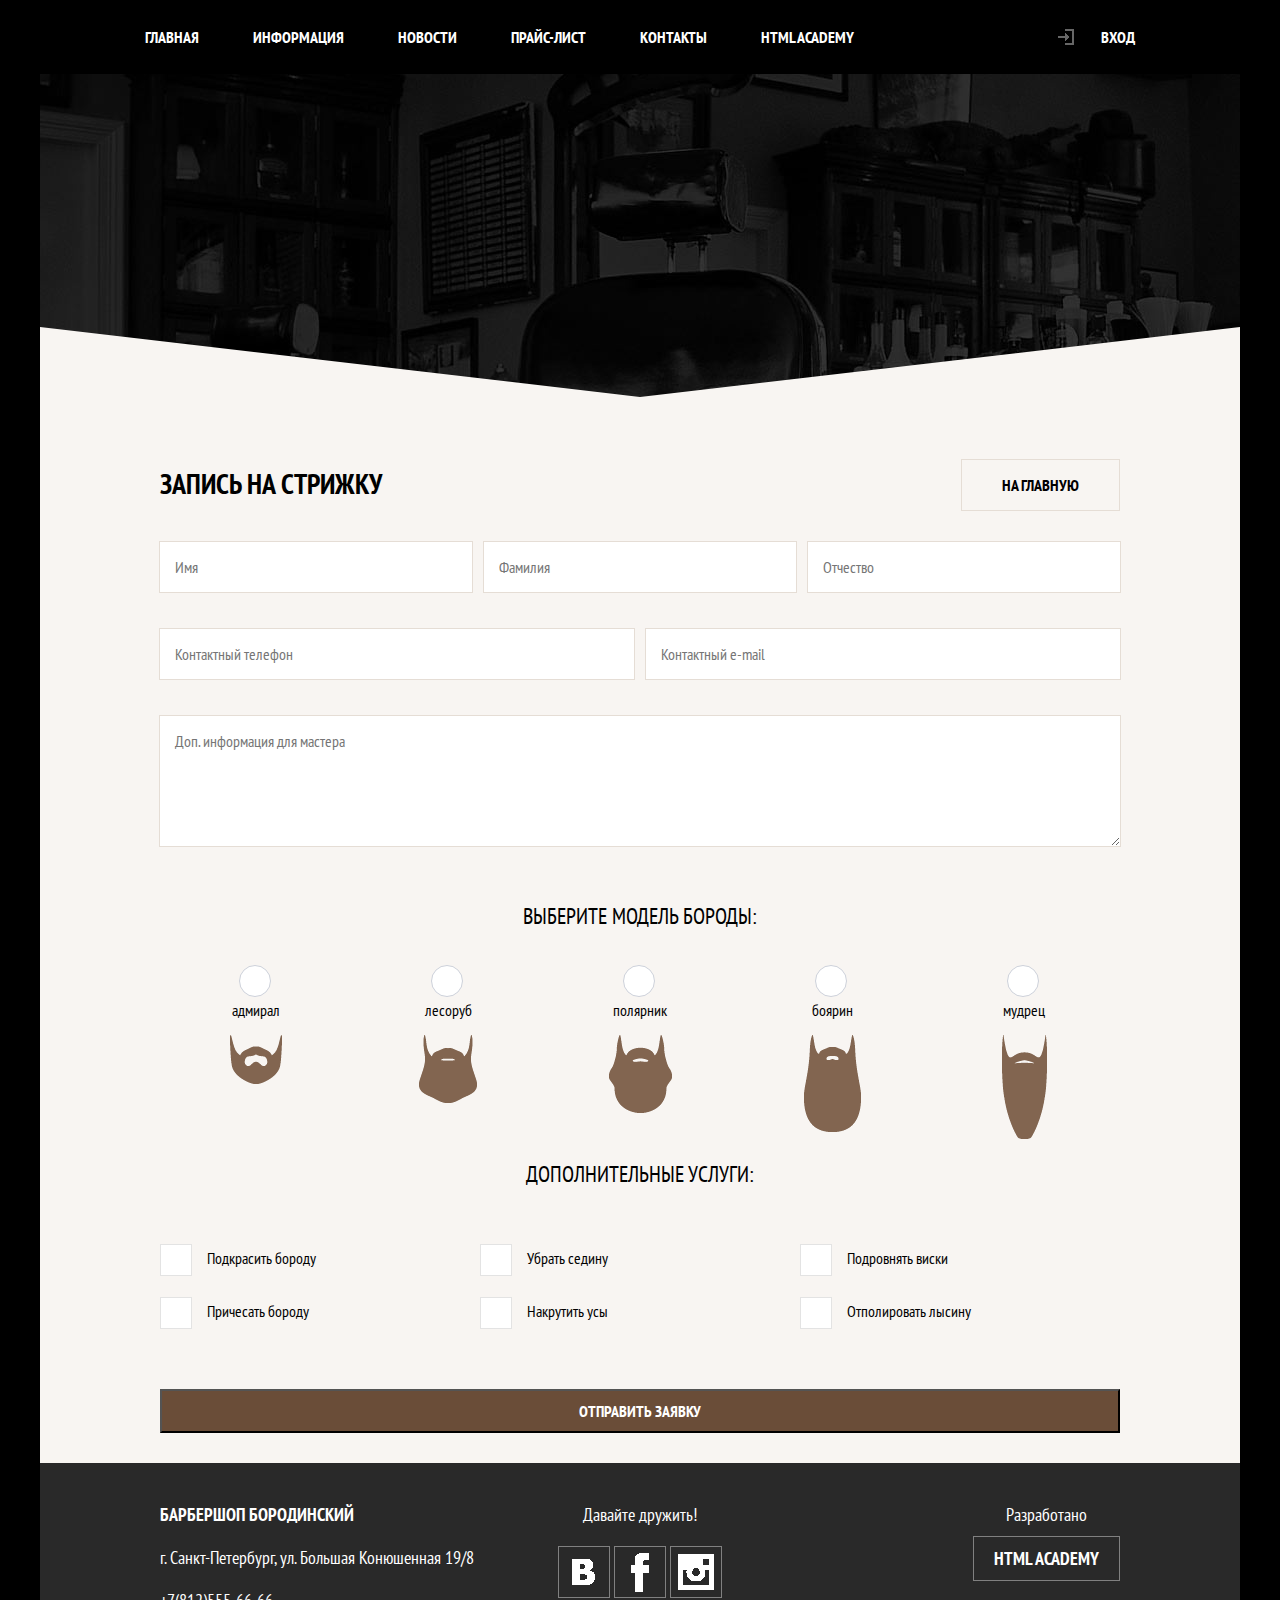
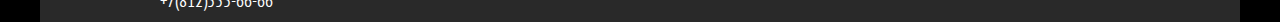
==== commit 138cd4a7: "change css and html" ====
--- a/index.html
+++ b/index.html
@@ -5,152 +5,156 @@
 	<meta name="viewport" content="width=device-width, initial-scale=1.0">
 	<link rel="stylesheet" href="css/style.css">
 	<link href="https://fonts.googleapis.com/css?family=PT+Sans+Narrow" rel="stylesheet">
-	<!-- <link rel="stylesheet" href="css/bootstrap.css"> -->
+	<link rel="stylesheet" type="text/css" href="slick/slick.css"/> 
+	<link rel="stylesheet" type="text/css" href="slick/slick-theme.css"/>
 	<title>Main Page</title>
 </head>
   <body>
 	<header>
-				<div class="burger_menu">
+				<div class="burger-menu">
 					<input type="checkbox" id="check-menu">
         			<label for="check-menu"></label>
-        			<div class="wrap_for_lines">
+        			<div class="wrap-for-lines">
         				<div class="burger-line first"></div>
         				<div class="burger-line second"></div>
         				<div class="burger-line third"></div>
-        				<div class="burger-line fourth"></div>
         			</div>
 				
-				<div class="top_menu">
-					<ul class="left_side">
-							<li><a href="mainpg.html">Главная</a></li>
+				<nav class="top-menu">
+					<ul class="left-side">
+							<li><a href="https://cmaccm.github.io/">Главная</a></li>
 							<li><a href="#">Информация</a></li>
 							<li><a href="news.html">Новости</a></li>
 							<li><a href="ours.html">Прайс-лист</a></li>
 							<li><a href="#">Контакты</a></li>
 							<li><a href="#">HTML Academy</a></li>
 					</ul>
-					<div class="right_side">
-						<div class="login_img"></div>
+					<div class="right-side">
+						<div class="login-img"></div>
 						<a href="#">Вход</a>
 					</div>
+				</nav>
 				</div>
-				</div>
-				<div class="big_logo"></div>
+				<a href="index.html" class="big-logo"></a>
 
 	</header>
-			<div class="input_content">
-				<div class="input_content_top">
-					<div class="booking">
+			<form class="input-content">
+				<div class="input-content-top">
+					<h1 class="booking">
 				Запись на стрижку
-					</div>	
+					</h1>	
 					<div class="button">
-				На главную
+						<a href="#">На главную</a>
 					</div>
 				</div>
-		<div class="inputs_name">
+		<div class="inputs-name">
 			<input type="text" placeholder="Имя">
 			<input type="text" placeholder="Фамилия" >
 			<input type="text" placeholder="Отчество" >
 		</div>
-		<div class="inputs_phone">
-			<input type="text" placeholder="Контактный телефон" >
+		<div class="inputs-phone">
+			<input type="tel" placeholder="Контактный телефон" >
 			<input type="email" placeholder="Контактный e-mail" >
 		</div>
-		<div class="inputs_textarea" >
+		<div class="inputs-textarea" >
 			<textarea cols="10" rows="5" placeholder="Доп. информация для мастера"></textarea>
 		</div>
-			<div class="choose_the_model">Выберите модель бороды:</div>
-			<div class="beards">
-				<div class="beard1">
-					<input type="radio" name="radio_button" class="radio" id="radio1" />
+			<h3 class="choose-the-model">Выберите модель бороды:</h3>
+			<ul class="beards">
+				<li class="beard1">
+					<input type="radio" name="radio-button" class="radio" id="radio1" />
 					<label for="radio1">aдмирал</label>
 					<img src="img/beard1.png" alt="">
-				</div>
-				<div class="beard2">
-					<input type="radio" name="radio_button" class="radio" id="radio2" />
+				</li>
+				<li class="beard2">
+					<input type="radio" name="radio-button" class="radio" id="radio2" />
 					<label for="radio2">лесоруб</label>
 					<img src="img/beard2.png" alt="">
-				</div>
-				<div class="beard3">
-					<input type="radio" name="radio_button" class="radio" id="radio3" />
+				</li>
+				<li class="beard3">
+					<input type="radio" name="radio-button" class="radio" id="radio3" />
 					<label for="radio3">полярник</label>
 					<img src="img/beard3.png" alt="">
-				</div>
-				<div class="beard4">
-					<input type="radio" name="radio_button" class="radio" id="radio4" />
+				</li>
+				<li class="beard4">
+					<input type="radio" name="radio-button" class="radio" id="radio4" />
 					<label for="radio4">боярин</label>
-					<img src="img/beard4.png" alt=""></div>
-				<div class="beard5">
-					<input type="radio" name="radio_button" class="radio" id="radio5" />
+					<img src="img/beard4.png" alt="">
+				</li>
+				<li class="beard5">
+					<input type="radio" name="radio-button" class="radio" id="radio5" />
 					<label for="radio5">мудрец</label>
-					<img src="img/beard5.png" alt=""></div>
-			</div>
-			<div class="choose_the_model">Дополнительные услуги:</div>
+					<img src="img/beard5.png" alt="">
+				</li>
+			</ul>
+			<div class="choose-the-model">Дополнительные услуги:</div>
 
 
-			<div class="checkboxes">
+			<ul class="checkboxes">
 				
-				<div class="checkbox">
- 					<input type="checkbox" id="checkbox_input1"/>
- 					<label for="checkbox_input1" class="checkbox_label">Подкрасить бороду</label>
-				</div>
-				<div class="checkbox">
- 					<input type="checkbox" id="checkbox_input2"/>
- 					<label for="checkbox_input2" class="checkbox_label">Убрать седину</label>
-				</div>
-				<div class="checkbox">
- 					<input type="checkbox" id="checkbox_input3"/>
- 					<label for="checkbox_input3" class="checkbox_label">Подровнять виски</label>
-				</div>
-				<div class="checkbox">
- 					<input type="checkbox" id="checkbox_input4"/>
- 					<label for="checkbox_input4" class="checkbox_label">Причесать бороду</label>
-				</div>
-				<div class="checkbox">
- 					<input type="checkbox" id="checkbox_input5"/>
- 					<label for="checkbox_input5" class="checkbox_label">Накрутить усы</label>
-				</div>
-				<div class="checkbox">
- 					<input type="checkbox" id="checkbox_input6"/>
- 					<label for="checkbox_input6" class="checkbox_label">Отполировать лысину</label>
-				</div>
+				<li class="checkbox">
+ 					<input type="checkbox" id="checkbox-input1"/>
+ 					<label for="checkbox-input1" class="checkbox-label">Подкрасить бороду</label>
+				</li>
+				<li class="checkbox">
+ 					<input type="checkbox" id="checkbox-input2"/>
+ 					<label for="checkbox-input2" class="checkbox-label">Убрать седину</label>
+				</li>
+				<li class="checkbox">
+ 					<input type="checkbox" id="checkbox-input3"/>
+ 					<label for="checkbox-input3" class="checkbox-label">Подровнять виски</label>
+				</li>
+				<li class="checkbox">
+ 					<input type="checkbox" id="checkbox-input4"/>
+ 					<label for="checkbox-input4" class="checkbox-label">Причесать бороду</label>
+				</li>
+				<li class="checkbox">
+ 					<input type="checkbox" id="checkbox-input5"/>
+ 					<label for="checkbox-input5" class="checkbox-label">Накрутить усы</label>
+				</li>
+				<li class="checkbox">
+ 					<input type="checkbox" id="checkbox-input6"/>
+ 					<label for="checkbox-input6" class="checkbox-label">Отполировать лысину</label>
+				</li>
+			</ul>
+
+			<div class="big-button">
+				<button type="submit" class="submit">Отправить заявку</button>
 			</div>
+</form>
 
-			<div class="wrap_for_big_button">
-				<div class="big_button">Отправить заявку</div>
-			</div>
-
-
-
-
-</div>
-
-	<div class="wrap_div">
-		<div class="sub_wrap_div">
-				<ul class="content_div left">
+	<footer>
+		<div class="sub-wrap-div">
+				<ul class="content-div left">
 					<li><a href="#"><strong>Барбершоп Бородинский</strong></a></li>
-					<li><a href="#">г. Санкт-Петербург, ул. Большая Конюшенная 19/8</a></li>
-					<li><a href="#">+7(812)555-66-66</a></li>
+					<li><address>г. Санкт-Петербург, ул. Большая Конюшенная 19/8</address></li>
+					<li><a href="tel:+78125556666">+7(812)555-66-66</a></li>
 				</ul>
-				<ul class="content_div center">
+				<ul class="content-div center">
 					<div class="letsbefrnds">Давайте дружить!</div>
 					
-						<div class="social">
-							<a class="vk" href="#"></a>
-							<a class="fb" href="#"></a>
-							<a class="in" href="#"></a>
-						</div>
+						<ul class="social">
+							<li>
+								<a class="vk" href="#"></a>
+							</li>
+							<li class="center-li">
+								<a class="fb" href="#"></a>
+							</li>
+							<li>
+								<a class="in" href="#"></a>
+							</li>
+						</ul>
 					
 				</ul>
-				<div class="content_div right">
+				<div class="content-div right">
 					<ul>
-						<li><a href="#">Разработано</a></li>
+						<li><h4>Разработано</h4></li>
 						<li class="HTMLAcademy"><a href="#"><span>HTML Academy</span></a></li>
 					</ul>
 				</div>
 			</div>
 			
-	</div>
+	</footer>
 <script src="js/bootstrap.min.js"></script>
 </body>
 </html>--- a/css/style.css
+++ b/css/style.css
@@ -38,23 +38,21 @@
 	background-image: url(../img/background.png);
 	background-repeat: no-repeat;
 }
-.top_menu {
+.top-menu {
 	background-color: black;
 	display: flex;
-	justify-content: space-between;
+	justify-content: space-around;
 	width: 100%;
 }
-.left_side {
-	margin-left: 125px;
+.left-side {
 	display: flex;
 	justify-content: flex-start;
 }
-.right_side {
+.right-side {
 	display: flex;
 	align-items: center;
-	margin-right: 125px;
-}
-.login_img {
+}
+.login-img {
 	margin-left: 20px; 
 	display: block;
 	height: 16px;
@@ -66,55 +64,58 @@
 #check-menu{
     display: none;
 	}
-.left_side li {
+.left-side li {
 	list-style: none;
 }
-.left_side li:hover a {
+.left-side li:hover a {
 	color: 	black;
 	background-color: white;
 }
-.right_side:hover a {
+.right-side:hover a {
 	color: 	black;
 }
-.right_side:hover {
+.right-side:hover {
 	background-color: white;
 }
-.right_side:hover>.login_img {
+.right-side:hover>.login-img {
 	filter: invert(90%);
 }
-.left_side a, .right_side a {
+.left-side a, .right-side a {
 	text-decoration: none;
 	display: block;
 	color: white;
 	padding: 27px;
 }
-.big_logo {
+.big-logo {
+	display: block;
 	height: 153px;
-	background-image: url(../img/top_logo.png);
+	background-image: url(../img/top-logo.png);
 	background-repeat: no-repeat;
 	background-position: center;
 	padding: 50px;
-}
+	cursor: pointer;
+}
+
+
+
+
+
 header:after {
-	margin: 0 auto;
-	margin-top: -15px;
-	width: 0px;
-	display: flex;
-	justify-content: center;
+	display: flex;
+    justify-content: center;
 	content: '';
-	font-size: 0.1px;
 	border-bottom: 62px solid #f8f5f2;
 	border-right: 600px solid #f8f5f2;
 	border-left: 600px solid #f8f5f2;
 	border-top: 70px solid transparent;
 }
-.input_content {
+.input-content {
 	margin: 0 auto;
-	width:1200px;
+	width: 1200px;
 	background-color: #f8f5f2;
 	height: 100%;
 }
-.input_content_top {
+.input-content-top {
 	margin: 0 auto;
 	width: 80%;
 	display: flex;
@@ -136,6 +137,10 @@
 	padding: 0 40px;
 	border: 1px solid #e5ddd5;
 }
+.button a {
+	text-decoration: none;
+	color: black;
+}
 .button:hover {
 	border: 1px solid #d5c9bd;
 }
@@ -147,18 +152,16 @@
 	margin: 5px;
 	flex-grow: 1;
 }
-.inputs_name, .inputs_phone, .inputs_textarea {
+.inputs-name, .inputs-phone, .inputs-textarea {
 	display: flex;
 	margin: 25px auto;
 	width: 81%;
 }
-.choose_the_model {
-	width: 300px;
+.choose-the-model {
 	text-align: center;
 	font-weight: normal;
 	font-size: 22px;
 	padding: 25px 0;
-	margin: 0 auto;
 }
 
 
@@ -236,6 +239,7 @@
 
 
 .checkboxes {
+	list-style: none;
 	width: 80%;
 	margin: 20px auto;
 	display: flex;
@@ -297,29 +301,31 @@
 
 
 
-.wrap_for_big_button {
+.big-button {
+	display: block;
 	width: 80%;
 	margin: 0 auto;
+	cursor: pointer;
 	padding-bottom: 30px;
 }
-.big_button {
+.submit {
 	padding: 10px 0px;
 	width: 100%;
 	background-color: #6a4d38;
 	text-align: center;
 	color: white;
 }
-.big_button:hover {
+.submit:hover {
 	background-color: #826550;
 }
 
 
-.wrap_div {
+footer {
 	background-color: #292929;	
 	width: 1200px;
 	margin: 0 auto;
 }
-.sub_wrap_div {
+.sub-wrap-div {
 	margin: 0 auto;
 	width: 80%;
 	display: flex;
@@ -327,8 +333,8 @@
 	justify-content: space-between;
 	align-items: flex-start;
 }
-.content_div {
-	width: 33%;
+.content-div {
+	width: 33.33333%;
 	display: flex;
 	flex-flow: column wrap;
 	justify-content: center;
@@ -338,25 +344,32 @@
 	font-size: 18px;
 	color: white;
 }
-.content_div li {
+.content-div li {
 	display: block;
 	/*border: 1px solid grey;*/
 	padding: 10px 0px;
-	text-transform: none;
 	font-weight: normal;
 }
-.content_div li a {
-	text-transform: none;
+.content-div li a {
 	font-weight: normal;
 	text-decoration: none;
 	color: white;
 }
+.content-div h4 {
+	font-weight: normal;
+	text-transform: none;
+}
 .left {
 	align-items: flex-start;
 }
+.left li address {
+	text-transform: none;
+	font-weight: normal;
+}
 .left strong {
 	font-weight: bold;
 }
+
 .letsbefrnds {
 	padding: 10px;
 	text-transform: none;
@@ -366,9 +379,13 @@
 	display: flex;
 	flex-flow: row nowrap;
 	justify-content: center;
-}
+	list-style: none;
+}
+.center-li {
+	margin: 0 4px;
+}
+
 .social a {
-	margin: 2px;
 	display: inline-block;
 	width: 50px;
 	height: 50px;
@@ -377,20 +394,18 @@
 .social a:hover {
 	border: 1px solid white;
 }
+.vk, .fb, .in {
+	background-repeat: no-repeat;
+	background-position: center center;
+}
 .vk {
 	background-image: url(../img/VK.png);
-	background-repeat: no-repeat;
-	background-position: center center;
 }
 .fb {
 	background-image: url(../img/FB.png);
-	background-repeat: no-repeat;
-	background-position: center center;
 }
 .in {
 	background-image: url(../img/IN.png);
-	background-repeat: no-repeat;
-	background-position: center center;
 }
 
 
@@ -399,11 +414,8 @@
 	align-items: flex-end;
 }
 .right li {
+	text-align: center;
 	padding: 10px 20px;
-}
-.right li a{
-	display: block;
-	text-align: center;
 }
 .HTMLAcademy {
 	text-transform: uppercase;
@@ -414,7 +426,7 @@
 	border: 1px solid white;
 }
 
-.big_photo {
+.big-photo {
 	margin: 20px auto;
 	width: 80%;
 	border: 1px solid #826550;
@@ -422,21 +434,21 @@
 	display: flex;
 
 }
-.container_for_big_photo {
+.container-for-big-photo {
 	width: 45%;
 	height: 480px;
 	background-image: url(../img/bigphoto.png);
 	background-repeat: no-repeat;
 	background-position: right center;
 }
-.container_for_big_photo_rightside {
+.container-for-big-photo-rightside {
 	padding-left: 30px;
 	width: 55%;
 	display: flex;
 	flex-flow: column nowrap; 
 	justify-content: space-around;
 }
-.work_of_month {
+.work-of-month {
 	align-self: flex-end; 
 	/*border:1px solid red;*/
 	width: max-content;
@@ -444,7 +456,7 @@
 	background-color: #826550;
 	color: white;
 }
-.tiangle_right {
+.tiangle-right {
 	margin-left: -20px;
 	margin-top: -30px;
 	margin-right: -10px;
@@ -459,71 +471,71 @@
 .describing div {
 	text-transform: none;
 }
-.header_content {
+.header-content {
 	font-weight: normal;
 }
-.service_list {
+.service-list {
 	display: flex;
 	flex-flow: row wrap;
 }
-.service_list div {
+.service-list div {
 	padding: 5px 15px 5px 40px;
 	/*border: 1px solid red;*/
 
 }
-.cutting_hair {
+.cutting-hair {
 	background-image: url(../img/beard1-1.png);
 	background-repeat: no-repeat;
 	background-position: left center;
 }
-.small_photos {
+.small-photos {
 	display: flex;
 	flex-flow: row wrap;
 	justify-content: space-between;
 	width: 80%;
 	margin: 0 auto;
 }
-.container_for_smph1 {
+.container-for-smph1 {
 	border: 1px solid #826550;
 	width: 30%;
 	margin: 30px 0;
 	display: flex;
 	flex-flow: column nowrap;
 }
-.bg_smph1, .bg_smph2, .bg_smph3 {
+.bg-smph1, .bg-smph2, .bg-smph3 {
 	width: 100%;
 	height: 290px;
 	background-repeat: no-repeat;
 }
-.bg_smph1 {
+.bg-smph1 {
 	background-image: url(../img/smallphoto1.png);
 }
-.bg_smph2 {
+.bg-smph2 {
 	background-image: url(../img/smallphoto2.png);
 }
-.bg_smph3 {
+.bg-smph3 {
 	background-image: url(../img/smallphoto3.png);
 }
-.describing_small_photo {
+.describing-small-photo {
 	margin: 10px;
 	/*border: 1px solid red;*/
 }
-.describing_small_photo div {
+.describing-small-photo div {
 	text-transform: none;
 }
-.service_smph {
+.service-smph {
 	display: flex;
 	flex-flow: row wrap;
 	justify-content: flex-start;
 	margin: 10px 10px 10px -10px;
 	
 }
-.service_smph div {
+.service-smph div {
 	padding: 5px 10px 5px 35px;
 	/*border: 1px solid red;*/
 	margin-left: 20px;
 }
-.cont_flexsmph {
+.cont-flexsmph {
 	display: flex;
 	flex-flow: column wrap;
 	justify-content: space-between;
@@ -534,14 +546,14 @@
 	width: 1200px;
 	background-color: #353535;
 }
-.text_price {
+.text-price {
 	width: 80%;
 	margin: 0 auto;
 	color: white;
 	padding: 40px;
 	font-size: 20pt;
 }
-.container_fortbl {
+.container-fortbl {
 	margin: 0 auto;
 	padding-bottom: 70px;
 	width: 80%;
@@ -569,14 +581,14 @@
 	justify-content: space-around;
 	align-items: center;
 }
-.clock_bg {
+.clock-bg {
 	width: 142px;
 	height: 139px;
 	background-image: url(../img/clock.png);
 	/*border: 1px solid white;*/
 	color: white;
 }
-.clock_text {
+.clock-text {
 	width: 140px;
 	/*border: 1px solid white;*/
 	text-align: center;
@@ -588,7 +600,7 @@
 .boldth {
 	font-weight: bold;
 }
-.price_number {
+.price-number {
 	color: #868686;
 	text-align: center;
 }
@@ -604,7 +616,7 @@
 	margin-bottom: -70px;
 	color: white;
 }
-.about_top {
+.about-top {
 	display: flex;
 	justify-content: center;
 	width: 70%;
@@ -614,14 +626,14 @@
 	margin-top: -101px;
 }
 
-.left_1_3 {
+.left-1-3 {
 	/*border: 1px solid white;*/
 	display: flex;
 	flex-flow: column nowrap;
 	position: relative;
 	width: 33.3333%;
 }
-.left_1_3:before {
+.left-1-3:before {
 	position: absolute;
 	margin-left: -20px;
 	margin-top: 40px;
@@ -632,20 +644,20 @@
 	border-bottom: 20px solid transparent;
 	border-left: 20px solid transparent;
 }
-.center_1_3 {
+.center-1-3 {
 	/*border: 1px solid white;*/
 	width: 33.3333%;
 	display: flex;
 	flex-flow: column nowrap;
 }
-.right_1_3 {
+.right-1-3 {
 	/*border: 1px solid white;*/
 	width: 33.3333%;
 	display: flex;
     flex-flow: column nowrap;
 	
 }
-.left_1_3 div, .center_1_3 div, .right_1_3 div{
+.left-1-3 div, .center-1-3 div, .right-1-3 div{
 	/*border: 1px solid white;*/
 	flex-grow: 1;
 	flex-basis: 0;
@@ -655,52 +667,52 @@
 	text-align: center;*/
 	padding: 0px 30px;
 }
-.left_1_3 div {
+.left-1-3 div {
 	background-color: white;
 }
-.left_1_3 div p {
+.left-1-3 div p {
 	color: black;
 	text-transform: none;
 	font-weight: normal;
 }
-.left_1_3 div p strong {
+.left-1-3 div p strong {
 	font-size: 2em;
 	text-transform: none;
 }
-.center_1_3 div, .right_1_3 div {
+.center-1-3 div, .right-1-3 div {
 	font-size: 3em;
 	display: flex;
 	flex-direction: column;
 	justify-content: center;
 	align-items: flex-start;
 }
-.text_after {
+.text-after {
 	font-size: .2em;
 }
-.center_1_3 div {
+.center-1-3 div {
 	background-color: #353535;
 }
-.center_1_3 div:first-child {
+.center-1-3 div:first-child {
 	background-color: #404040;
 }
-.right_1_3 div {
+.right-1-3 div {
 	background-color: #404040;
 }
-.right_1_3 div:first-child {
+.right-1-3 div:first-child {
 	background-color: #4e4e4e;
 }
 
-.about_bottom {
+.about-bottom {
 	/*border: 1px solid red;*/
 	display: flex;
 	width: 70%;
 	margin: 0 auto;
 	margin-top: 60px;
 }
-.about_bottom>div {
+.about-bottom>div {
 	width: 33.333333%;
 }
-.about_bottom .flexcontainer_for_about_bottom {
+.about-bottom .flexcontainer-for-about-bottom {
 	/*border: 1px solid white;*/
 	display: flex;
 	flex-flow: column nowrap;
@@ -708,36 +720,36 @@
 	align-items: center;
 	padding: 0px 20px;
 }
-.flexcontainer_for_about_bottom>div {
+.flexcontainer-for-about-bottom>div {
 	display: flex;
 	flex-flow: column nowrap;
 	justify-content: space-between;
 	align-items: center;
 	padding: 20px 0px;
 }
-.flexcontainer_for_about_bottom>div p {
+.flexcontainer-for-about-bottom>div p {
 	text-transform: none;
 	font-weight: normal;
 	padding: 5px 0px;
 	text-align: center;
 }
-.flexcontainer_for_about_bottom>div p span {
+.flexcontainer-for-about-bottom>div p span {
 	font-weight: bold;
 	text-transform: uppercase;
 	font-size: 1.5em;
 }
-.second_block {
+.second-block {
 	border-right: 1px solid #4a4a4a;
 	border-left: 1px solid #4a4a4a;
 }
-.news_block {
+.news-block {
 	margin: 0 auto;
 	width: 1200px;
 	height: 600px;
 	background-color: #f8f5f2;
 	/*border: 1px solid red;*/
 }
-.news_items {
+.news-items {
 	margin: 0 auto;
 	margin-top: 30px;
 	margin-bottom: 40px;
@@ -746,7 +758,7 @@
 	flex-flow: row nowrap;
 
 }
-.news_items>div {
+.news-items>div {
 	padding-right: 20px;
 	/*border: 1px solid green;*/
 	display: flex;
@@ -754,27 +766,27 @@
 	justify-content: center;
 	align-items: center;
 }
-.news_items img {
+.news-items img {
 	padding: 20px;
 }
-.news_items p {
+.news-items p {
 	text-transform: none;
 	font-weight: normal;
 }
-.date_of_news {
+.date-of-news {
 	background-color: black;
 	color: white;
 	margin: 30px 20px 30px 0px;
 	position: relative;
 }
-.date_of_news p {
+.date-of-news p {
 	padding: 0px 15px;
 	text-align: center;
 }
-.date_of_news div p span {
+.date-of-news div p span {
 	font-size: 2em;
 }
-.date_of_news div:after {
+.date-of-news div:after {
 	position: absolute;
 	content: "";
 	width: 0px;
@@ -783,13 +795,13 @@
 	border-bottom: 0px solid #f8f5f2;
 	border-left: 30px solid #f8f5f2;
 }
-.div_for_slick {
+.div-for-slick {
 	border: 1px solid #d5c9bd;
 	width: 69.8%;
 	margin: 0px auto;
 	margin-top: 40px;
 }
-.image_div {
+.image-div {
 	width: 249px;
 	height: 160px;
 }
@@ -806,8 +818,9 @@
 	/*border: 1px solid red;*/
 	display: flex;
 	justify-content: flex-start;
-}
-.flexcontainer .text_div {
+	
+}
+.flexcontainer .text-div {
 	/*border: 1px solid blue;*/
 	display: flex;
 	flex-flow: column wrap;
@@ -816,13 +829,13 @@
 	width: 60%;
 }
 
-.div_for_slick p {
+.div-for-slick p {
 	margin-top: 15px;
 	/*border: 1px solid yellow;*/
 	text-transform: none;
 	font-weight: normal;
 }
-.div_for_slick p span {
+.div-for-slick p span {
 	font-weight: bold;
 	text-transform: none;
 }
@@ -833,46 +846,42 @@
 	header {
 		width: 768px;
 	}
-	.left_side {
+	.left-side {
 		margin: 10px;
 	}
-	.right_side {
+	.right-side {
 		margin: 10px;
 	}
-	.right_side>a {
+	.right-side>a {
 		display: none;
 	}
-	.login_img {
+	.login-img {
 		margin: 20px;
 	}
-	.left_side a, .right_side a {
+	.left-side a, .right-side a {
 		padding: 20px 15px;
 	}
-	.input_content {
+	.input-content {
 		width: 768px;
 	}
 	
 	header::after {
-    margin: 0 auto;
-    margin-top: -15px;
-    width: 0px;
     display: flex;
     justify-content: center;
     content: '';
-    font-size: 0.1px;
     border-bottom: 42px solid #f8f5f2;
     border-right: 384px solid #f8f5f2;
     border-left: 384px solid #f8f5f2;
     border-top: 50px solid transparent;
 	}
-	.inputs_phone {
+	.inputs-phone {
 		flex-flow: column nowrap;
 	}
 	
 	.pricecurrent {
 		width: 768px;
 	}
-	.container_fortbl {
+	.container-fortbl {
 		justify-content: center;
 	}
 
@@ -886,30 +895,30 @@
 		flex-flow: row nowrap;
 		padding: 20px;
 	}
-	.clock_bg {
+	.clock-bg {
 		height: 90px;
 		width: 90px;
 		background-size: cover;
 	}
-	.clock_text {
+	.clock-text {
 		width: 60%;
 		font-size: 2em;
 		font-weight: bold;
 	}
-	.container_for_smph1 {
+	.container-for-smph1 {
 		width: 100%;
 		flex-flow: row nowrap;
 	}
-	.bg_smph1, .bg_smph2, .bg_smph3 {
+	.bg-smph1, .bg-smph2, .bg-smph3 {
 		width: 50%;
 	}
-	.cont_flexsmph {
+	.cont-flexsmph {
 		width: 50%;
 		flex-flow: column nowrap;
 		justify-content: space-around;
 		height: 100%;
 	}
-	.wrap_div {
+	footer {
 		width: 768px;
 	}
 
@@ -922,6 +931,10 @@
 		width: 100%;
 		margin-bottom: 40px;
 	}
+	.center-li a {
+	border-left: none;
+	border-right: none;
+	}
 	.right {
 		order: 2;
 		width: 30%;
@@ -932,12 +945,15 @@
 	.social {
 		width: 100%;
 	}
-	.social a {
+	.social li {
 		flex-grow: 1;
 		margin: 0;
-		padding: 20px;
-	}
-	.work_of_month {
+	}
+	.social li a {
+		width: 100%;
+		padding: 20px 0px;
+	}
+	.work-of-month {
 	    align-self: flex-start;
 	    /*border: 1px solid red;*/
 	    width: max-content;
@@ -945,7 +961,7 @@
 	    background-color: #826550;
 	    color: white;
 	}
-	.tiangle_right {
+	.tiangle-right {
 	    margin-left: -10px;
 	    margin-top: -30px;
 	    margin-right: -20px;
@@ -957,10 +973,10 @@
 	.about {
 		width: 768px;
 	}
-	.about_top {
+	.about-top {
 		flex-flow: row wrap;
 	}
-	.left_1_3 {
+	.left-1-3 {
 		width: 100%;
 		flex-flow: row nowrap;
 		height: 150px;
@@ -968,55 +984,55 @@
 	.about {
 		height: 800px;
 	}
-	.about_top {
+	.about-top {
 		margin-top: -153px;
 	}
-	.center_1_3 {
+	.center-1-3 {
 		width: 50%;
 	}
-	.right_1_3 {
+	.right-1-3 {
 		width: 50%;
 	}
-	.center_1_3 div, .right_1_3 div {
+	.center-1-3 div, .right-1-3 div {
 		padding: 20px 25px;
 	}
-	.about_bottom {
+	.about-bottom {
 		flex-flow: column nowrap;
 		margin-top: 250px;
 	}
-	.about_bottom > div {
-		width: 100%;
-	}
-	.about_bottom .flexcontainer_for_about_bottom {
+	.about-bottom > div {
+		width: 100%;
+	}
+	.about-bottom .flexcontainer-for-about-bottom {
 		width: 100%;
 		flex-flow: row nowrap;
 		padding-left: 0px;
 		padding-right: 0px; 
 
 	}
-	.flexcontainer_for_about_bottom>div {
+	.flexcontainer-for-about-bottom>div {
 	    flex-flow: column nowrap;
 	    justify-content: space-between;
 	    align-items: flex-start;
 	}
-	.flexcontainer_for_about_bottom>div p {
+	.flexcontainer-for-about-bottom>div p {
 		text-align: justify;
 		padding-left: 20px;
 	}
-	.second_block {
+	.second-block {
 	border-right: none;
 	border-left: none;
 	border-top: 1px solid #4a4a4a;
 	border-bottom: 1px solid #4a4a4a;
 	}
-	.news_block {
+	.news-block {
 		width: 768px;
 		height: 600px;
 	}
-	.news_items>div:first-child {
+	.news-items>div:first-child {
 		display: none;
 	}
-	.image_div {
+	.image-div {
 		width: 25%;
 		height: 130px;
 		background-size: contain;
@@ -1024,7 +1040,7 @@
 		background-repeat: no-repeat;
 		clip-path: circle(28% at 50% 50%);
 	}
-	.flexcontainer .text_div {
+	.flexcontainer .text-div {
 		margin-left: 0px;
 	}
 	.checkbox {
@@ -1044,28 +1060,28 @@
 	header:after {
 		display: none;
 	}
-	.big_logo {
+	.big-logo {
 		height: 40px;
-		background-image: url(../img/top_logo_small.png);
+		background-image: url(../img/top-logo-small.png);
 		padding: 20px;
 		order: 1;
 	}
-	.input_content {
+	.input-content {
 		width: 320px;
 	}
-	.input_content_top {
+	.input-content-top {
 		justify-content: center;
 	}
 	.button {
 		display: none;
 	}
-	.inputs_name {
+	.inputs-name {
 		flex-flow: column nowrap;
 	}
-	.wrap_div {
+	footer {
 		width: 320px;
 	}
-	.sub_wrap_div {
+	.sub-wrap-div {
 		flex-flow: column nowrap;
 		align-items: center;
 	}
@@ -1075,7 +1091,7 @@
 		width: 100%;
 	}
 	.left li:nth-child(3) {
-		width: 99%;
+		width: 100%;
 		border: 1px solid grey;
 		padding: 10px 0px;
 		margin-top: 20px;
@@ -1099,24 +1115,24 @@
 		order: 2;
 		width: 125%;
 	}
-	.wrap_div {
+	.social li .vk {
+		border-left: none;
+	}
+	.social li .in {
+		border-right: none;
+	}
+
+	footer {
 		position: relative;
 	}
-	.wrap_div:before {
-		position: absolute;
-		margin: 0 auto;
-		margin-top: -35px;
-		width: 0px;
-		display: flex;
-		justify-content: center;
+	footer:before {
 		content: '';
-		font-size: 0.1px;
 		border-bottom: 1px solid #292929;
-		border-right: 160px solid #292929;
-		border-left: 160px solid #292929;
+		border-right: 161px solid #292929;
+		border-left: 161px solid #292929;
 		border-top: 35px solid transparent;
 	}
-	.top_menu {
+	.top-menu {
 		flex-flow: column nowrap;
 		order: 3;
 		background-color: #a08069;
@@ -1127,29 +1143,29 @@
 		left: 55px;
 		display: none;
 	}
-	.left_side {
+	.left-side {
 		flex-flow: column nowrap;
 	}
-	.left_side, .right_side {
+	.left-side, .right-side {
 		margin: 0;
 	}
-	.right_side > a {
+	.right-side > a {
 		display: block;
 	}
-	.left_side a, .right_side a {
+	.left-side a, .right-side a {
     padding: 10px 10px;
 	}
-	.top_menu ul li a:hover {
+	.top-menu ul li a:hover {
 		color: white;
 		background-color: #856954;
 	}
-	.right_side:hover {
+	.right-side:hover {
 		background-color: #856954;
 	}
-	.right_side:hover>a {
+	.right-side:hover>a {
 		color: white;
 	}
-	.burger_menu {
+	.burger-menu {
 		width: 320px;
 		height: 40px;
 		order: 2;
@@ -1157,7 +1173,7 @@
 	}
 	
 	
-	.burger_menu label {
+	.burger-menu label {
 	    /*border: 1px solid green;*/
 	    display: block;
 	    position: absolute;
@@ -1169,7 +1185,7 @@
 	    z-index: 2;
 	    line-height: 40px;
 	}
-	.wrap_for_lines {
+	.wrap-for-lines {
 
     height: 40px;
     width: 54px;
@@ -1187,83 +1203,82 @@
 	    background-color: #fff;
 	}
 
-	.second, .third{
+	.second {
 	    top: 18px;
 	}
 
-	.fourth{
+	.third {
 	    top: 28px;
 	}	
 	
-	#check-menu:checked ~ .wrap_for_lines .first{
-    display: none;
-	}
-
-	#check-menu:checked ~ .wrap_for_lines  .second{
-	    transform: rotate(45deg);
-	}
-
-	#check-menu:checked ~ .wrap_for_lines  .third{
+	#check-menu:checked ~ .wrap-for-lines .first{
+    	transform: rotate(45deg);
+	    top: 18px;
+	}
+
+	#check-menu:checked ~ .wrap-for-lines  .second{
+	    display: none;
+	}
+
+	#check-menu:checked ~ .wrap-for-lines  .third{
 	    transform: rotate(-45deg);
-	}
-
-	#check-menu:checked ~ .wrap_for_lines  .fourth{
-	    display: none;
-	}
-	#check-menu:checked ~ .wrap_for_lines {
+	    top: 18px;
+	}
+
+	#check-menu:checked ~ .wrap-for-lines {
 	  right: 265px;
 	}
 	#check-menu:checked ~ label {
 	  right: 265px;
 	}
-	#check-menu:checked ~ .top_menu {
+	#check-menu:checked ~ .top-menu {
 	    display: flex;
 	}
 
 	.pricecurrent {
 		width: 320px;
 	}
-	.big_photo {
+	.big-photo {
 		flex-flow: column nowrap;
 		height: 100%;
 	}
-	.container_for_big_photo {
+	.container-for-big-photo {
 		height: 450px;
 		width: 100%;
 	}
-	.work_of_month {
+	.work-of-month {
 		margin-left: -20px;
 		margin-top: -50px;
 	}
 	.describing {
 		margin-top: 40px;
 	}
-	.container_for_big_photo_rightside {
-		width: 100%;
-	}
-	.container_for_smph1 {
+	.container-for-big-photo-rightside {
+		width: 100%;
+	}
+	.container-for-smph1 {
 		flex-flow: column nowrap;
 		margin: 10px 0;
 	}
-	.bg_smph1, .bg_smph2, .bg_smph3 {
+	.bg-smph1, .bg-smph2, .bg-smph3 {
     	width: 100%;
 	}
-	.cont_flexsmph {
+	.cont-flexsmph {
 		width: 100%;
 		justify-content: flex-start;
 		height: auto;
 	}
-	.price_number {
+	.price-number {
 		display: none;
 	}
-	.clock_text {
+	.clock-text {
 		font-size: 1em;
 		text-align: left;
 	}
 	.clock {
 		justify-content: space-between;
 	}
-	.clock_bg {
+	.clock-bg {
 	    height: 60px;
 	    width: 60px;
 	}
@@ -1288,50 +1303,50 @@
 		margin-top: 0px;
 		margin-bottom: 0px;
 	}
-	.text_after {
+	.text-after {
     font-size: .5em;
     width: 30%;
     text-align: right;
     text-transform: none;
     font-weight: normal;
 	}
-	.left_1_3::before {
+	.left-1-3::before {
 		display: none;
 	}
-	.about_top {
+	.about-top {
 		margin: 0;
 		width: 100%;
 		height: auto;
 		flex-flow: column nowrap;
 		
 	}
-	.left_1_3 {
+	.left-1-3 {
 		position: unset;
 		flex-flow: column nowrap;
 		text-align: center;
 		height: auto;
 	}
-	.left_1_3 div p {
+	.left-1-3 div p {
 		padding-bottom: 20px;
 	}
-	.left_1_3 div p strong {
+	.left-1-3 div p strong {
 		text-transform: uppercase;
 	}
-	.center_1_3, .right_1_3 {
-		width: 100%;
-	}
-	.center_1_3 div, .right_1_3 div {
+	.center-1-3, .right-1-3 {
+		width: 100%;
+	}
+	.center-1-3 div, .right-1-3 div {
 		flex-flow: row nowrap;
 		justify-content: space-between
 
 	}
-	.news_block {
+	.news-block {
 		width: 320px;
 	}
-	.news_items {
+	.news-items {
 		flex-flow: column nowrap;
 	}
-	.news_block:before {
+	.news-block:before {
 		position: absolute;
 		margin: 0 auto;
 		margin-top: -35px;
@@ -1345,12 +1360,12 @@
 		border-left: 160px solid #f8f5f2;
 		border-top: 35px solid transparent;
 	}
-	.about_bottom .flexcontainer_for_about_bottom {
+	.about-bottom .flexcontainer-for-about-bottom {
 		margin: 0;
 		flex-flow: column nowrap;
 		width: 100%;
 	}
-	.about_bottom > div > div p {
+	.about-bottom > div > div p {
 		text-align: center;
 		padding: 10px;
 	}
@@ -1358,21 +1373,21 @@
 		margin: 0 auto;
 	}
 	
-	.div_for_slick {
+	.div-for-slick {
 		width: 100%;
 		border: none;
 		margin-top: 0px;
 	}
-	.image_div {
+	.image-div {
 		clip-path: inset(0 15% 0 15%);;
 	}
-	.about_bottom {
+	.about-bottom {
 		margin-top: 15px;
 	}
-	.flexcontainer_for_about_bottom > div {
+	.flexcontainer-for-about-bottom > div {
 		align-items: center;
 	}
-	.second_block {
+	.second-block {
 		border: none;
 	}
 	.checkbox {
